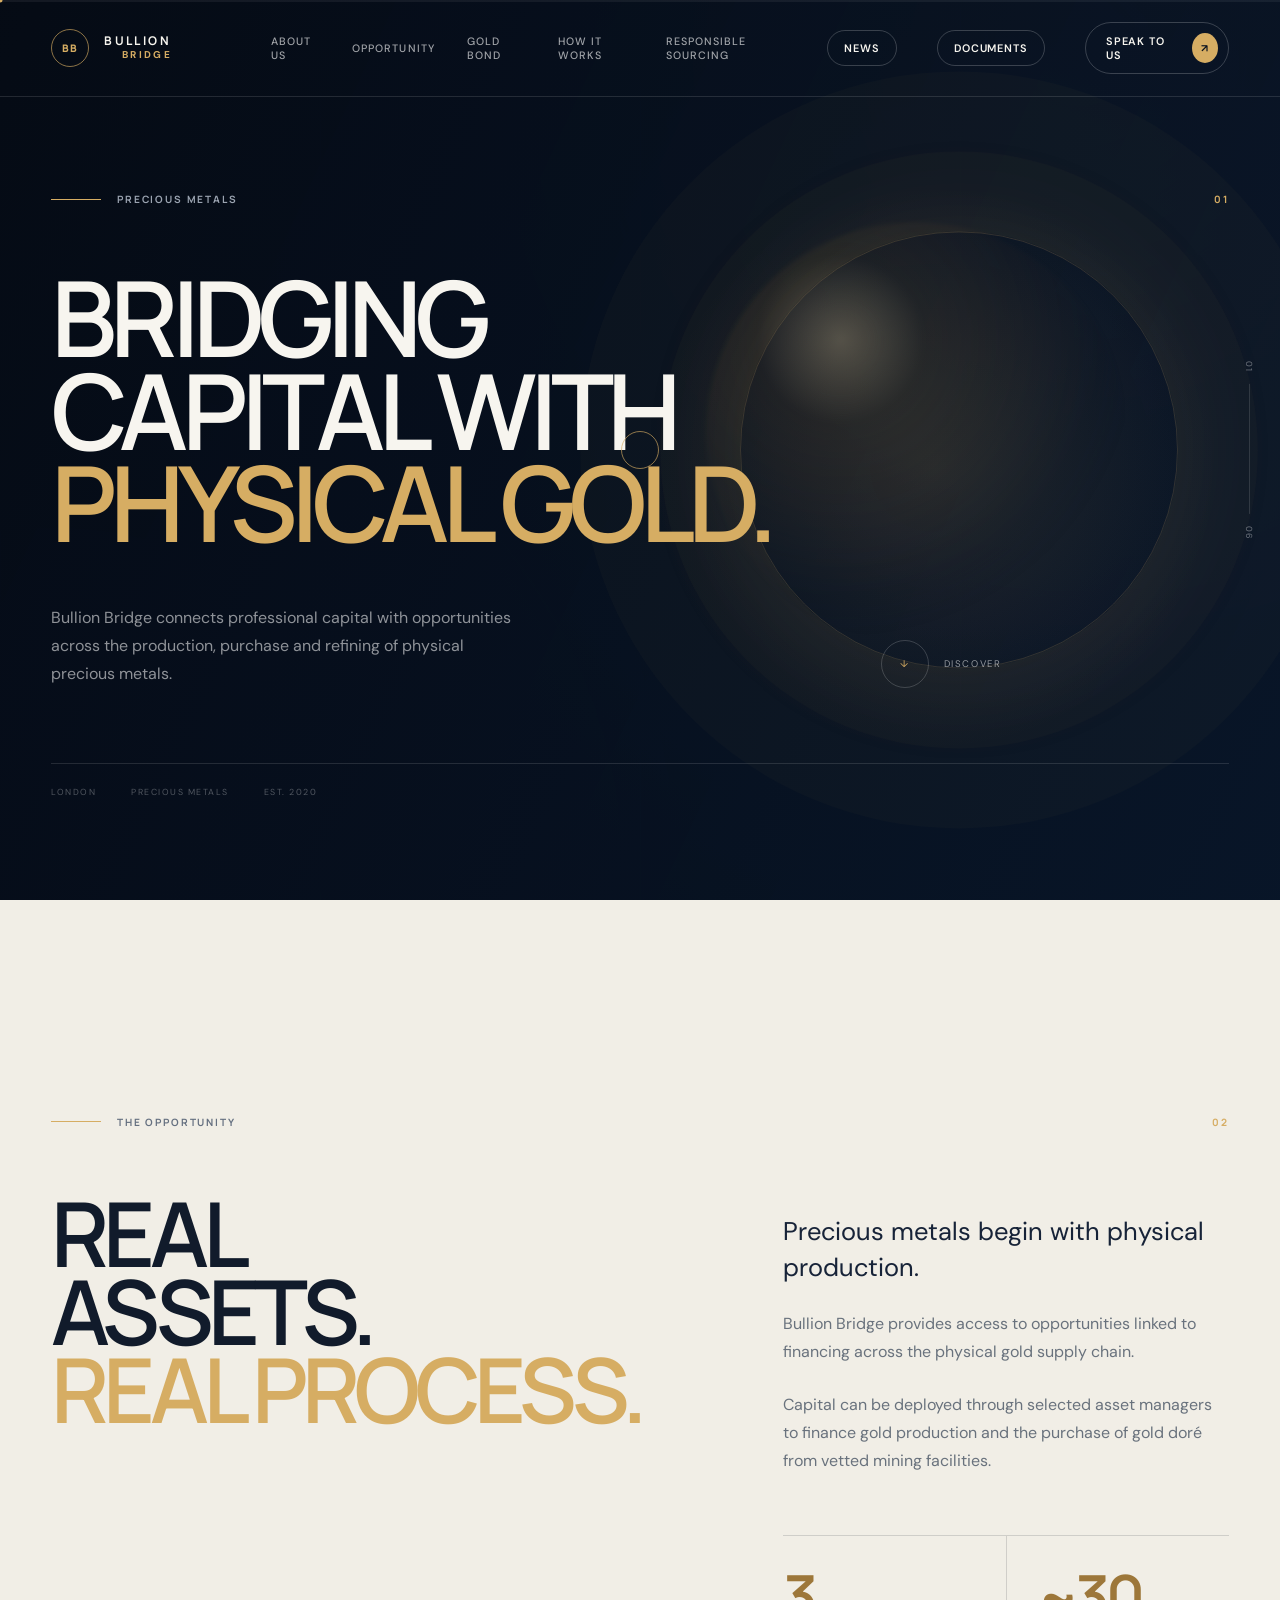
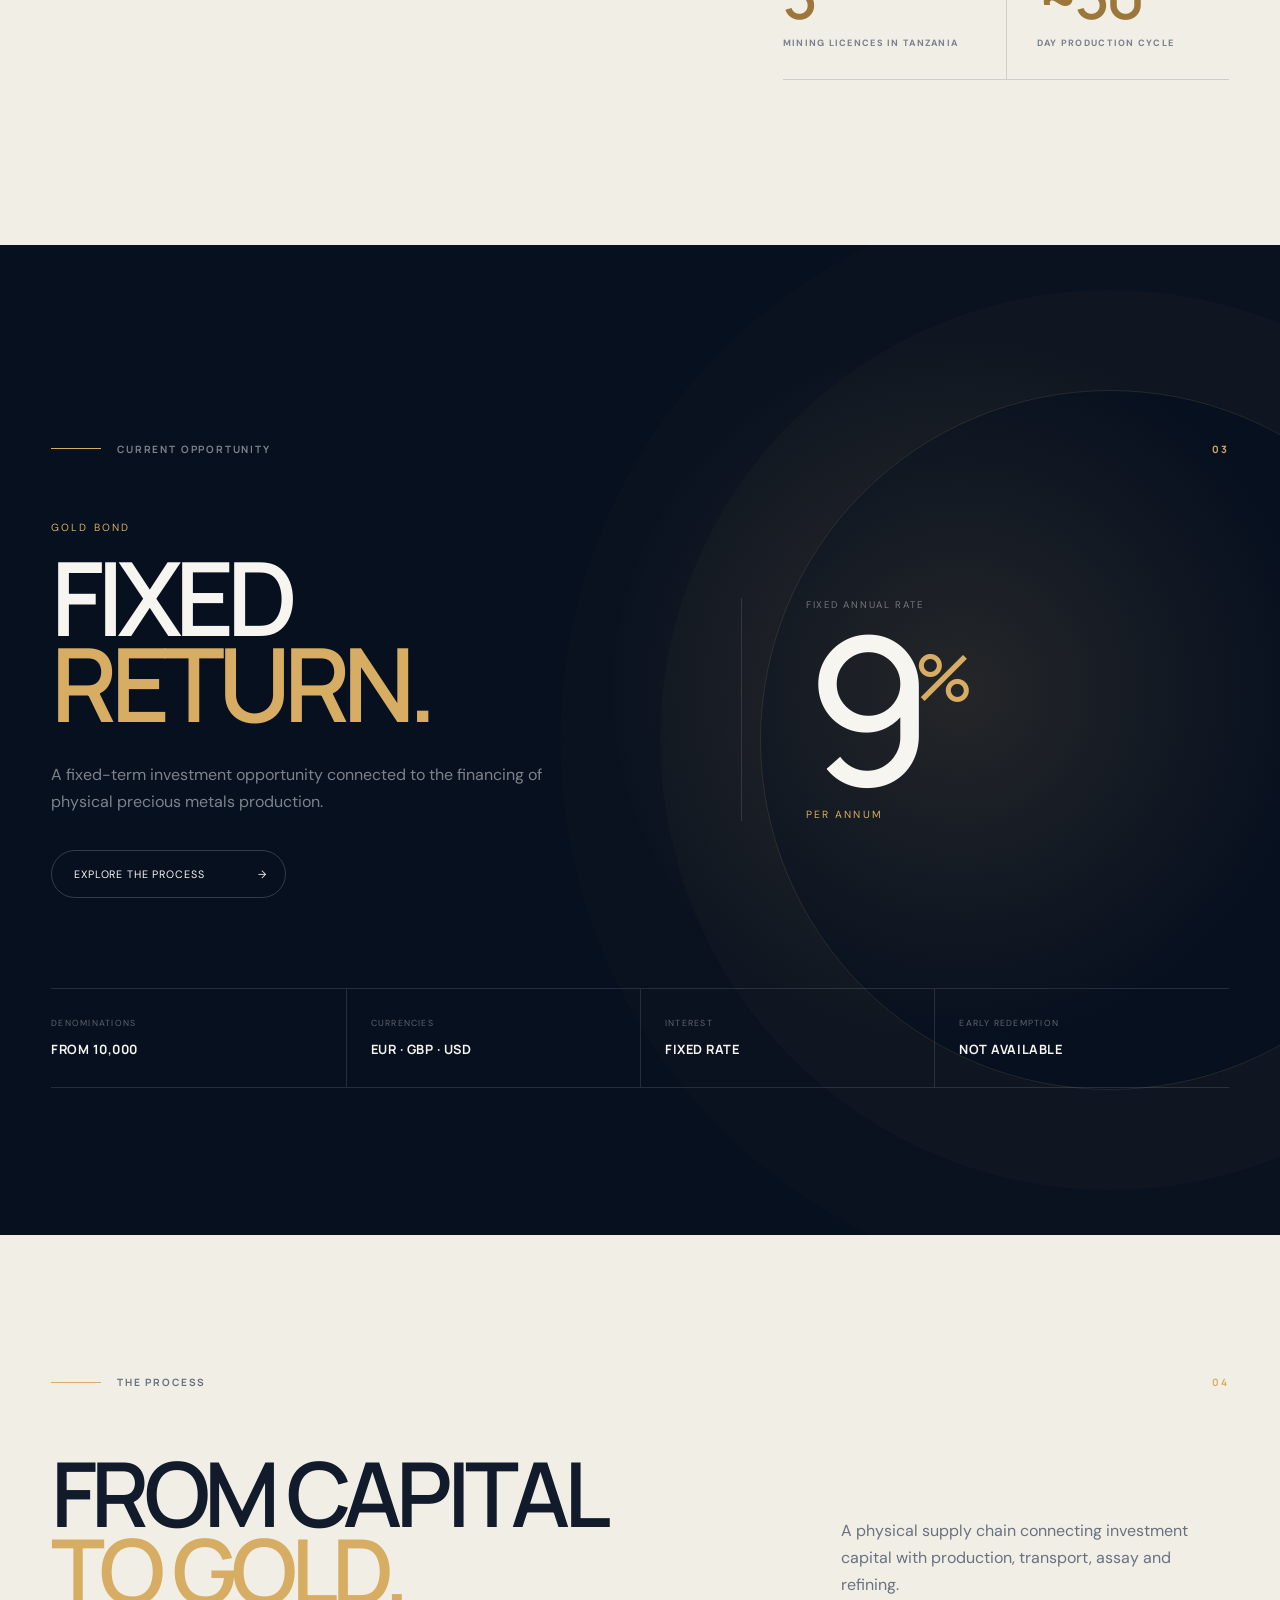
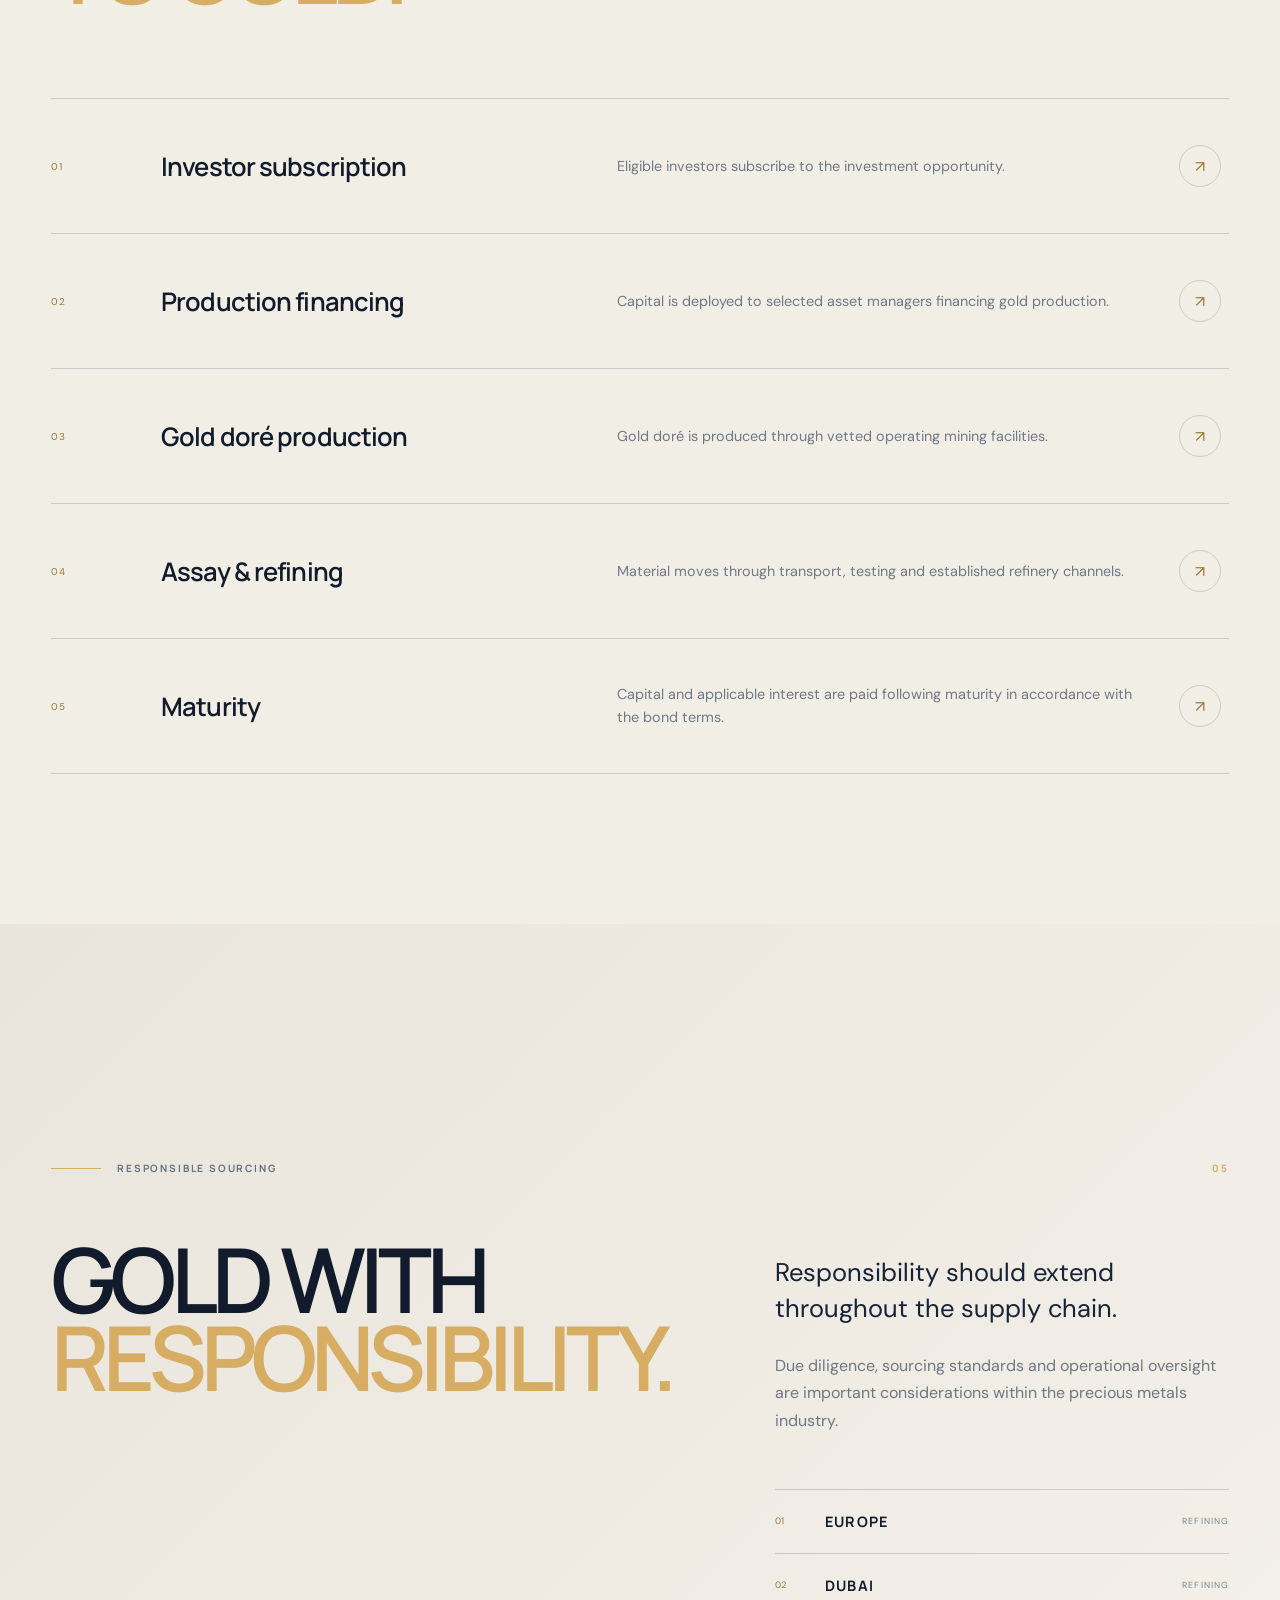
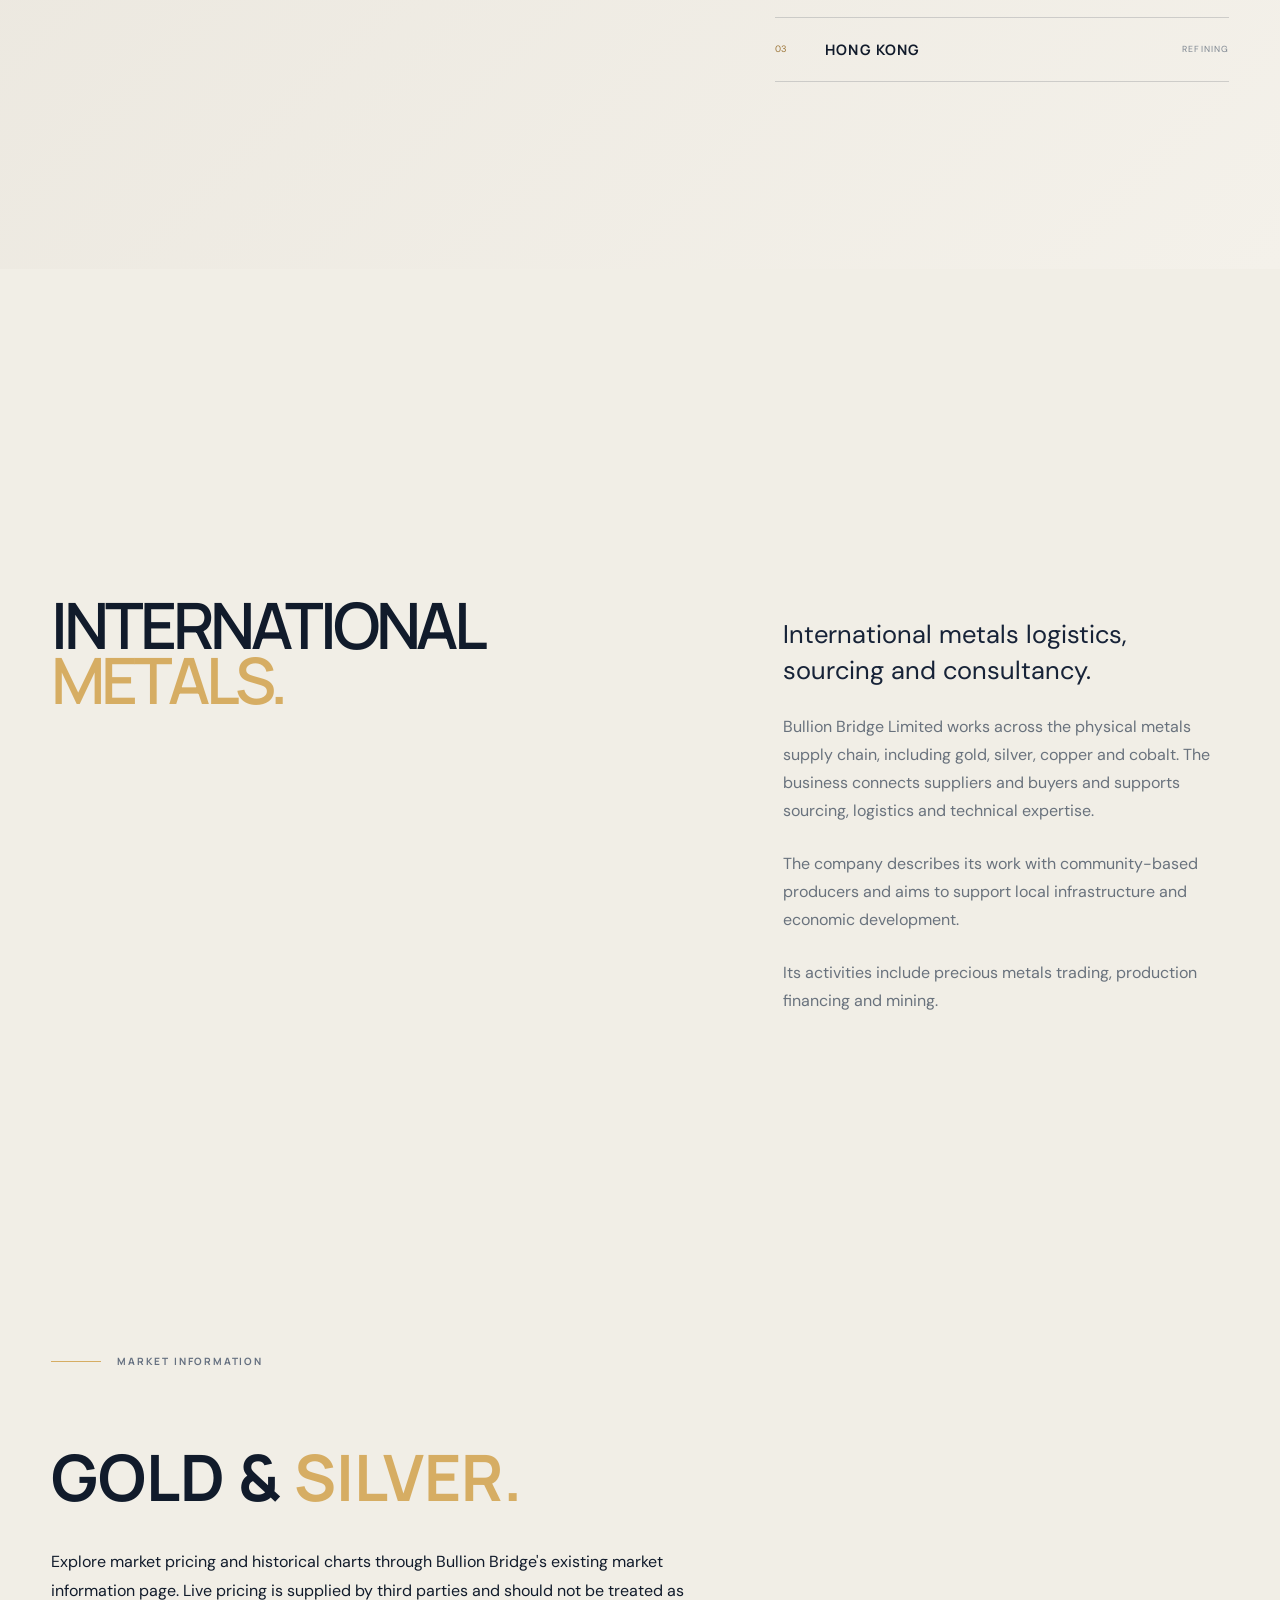
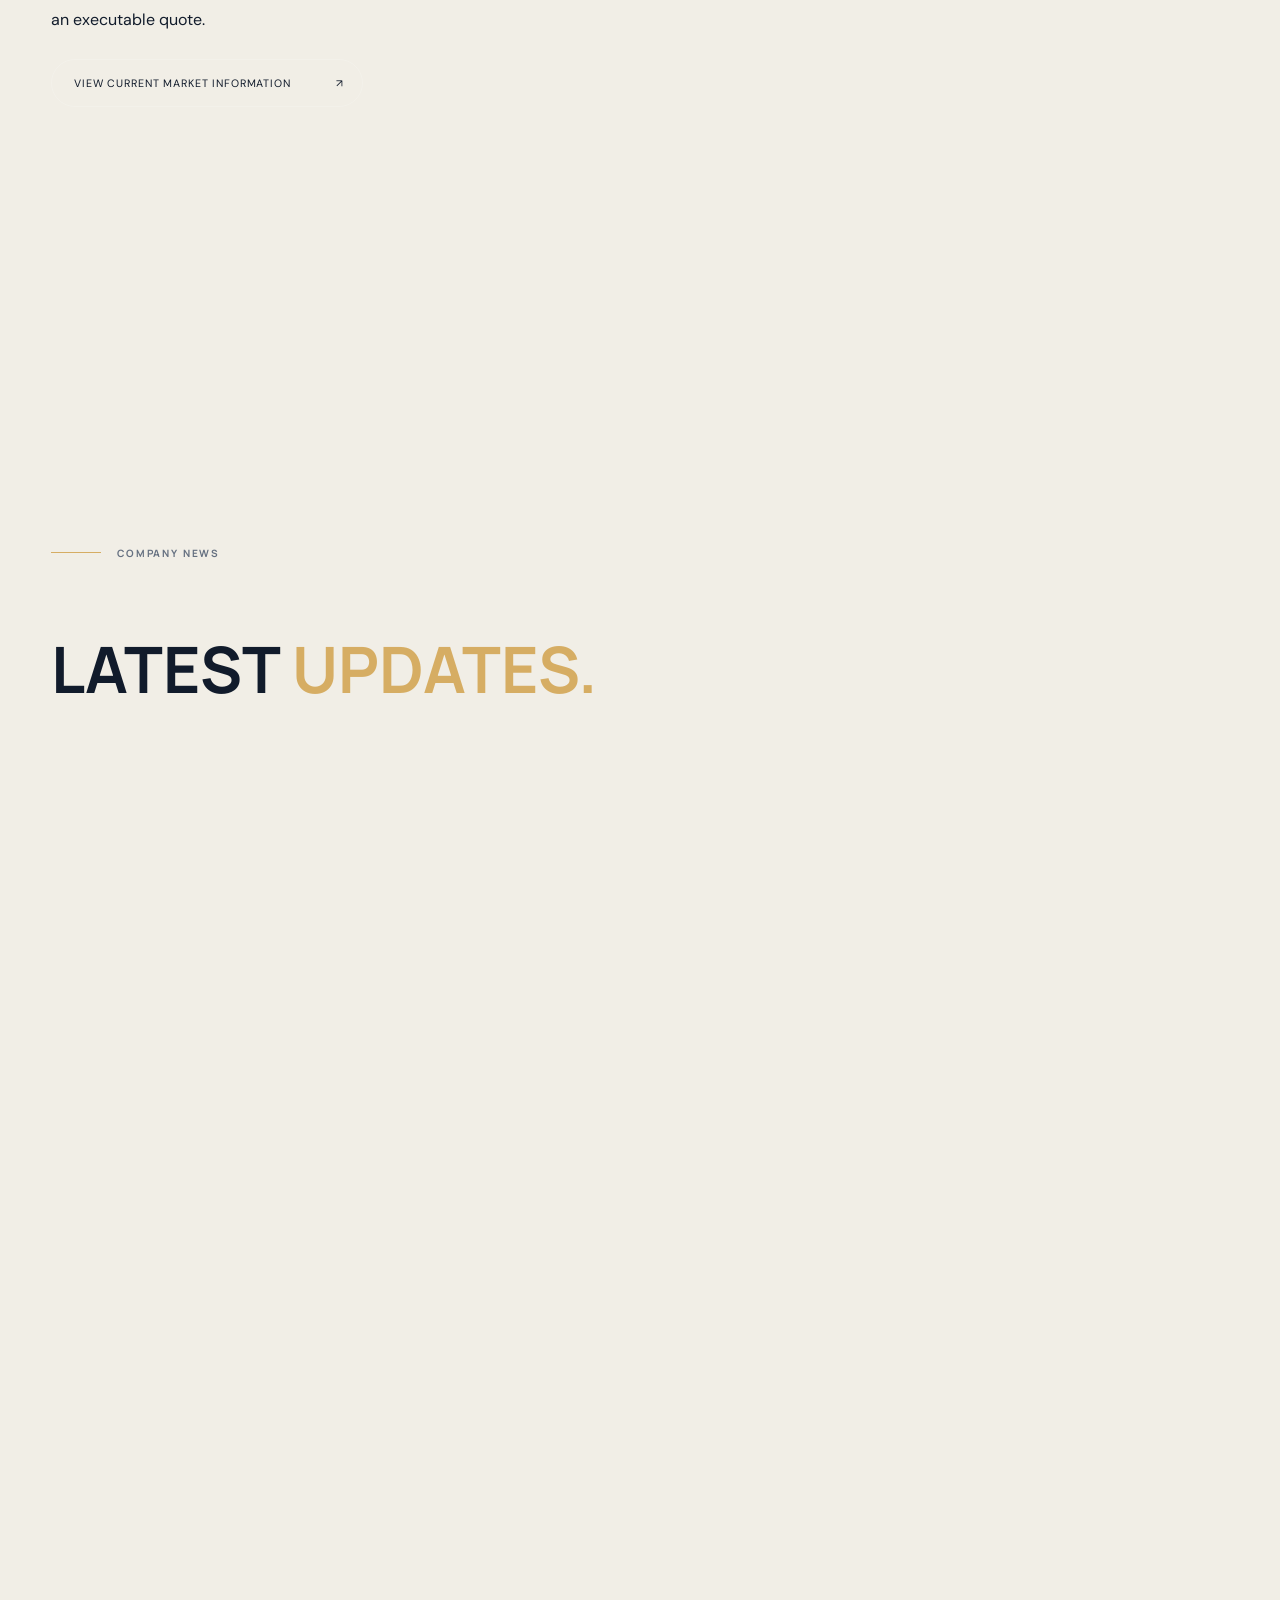
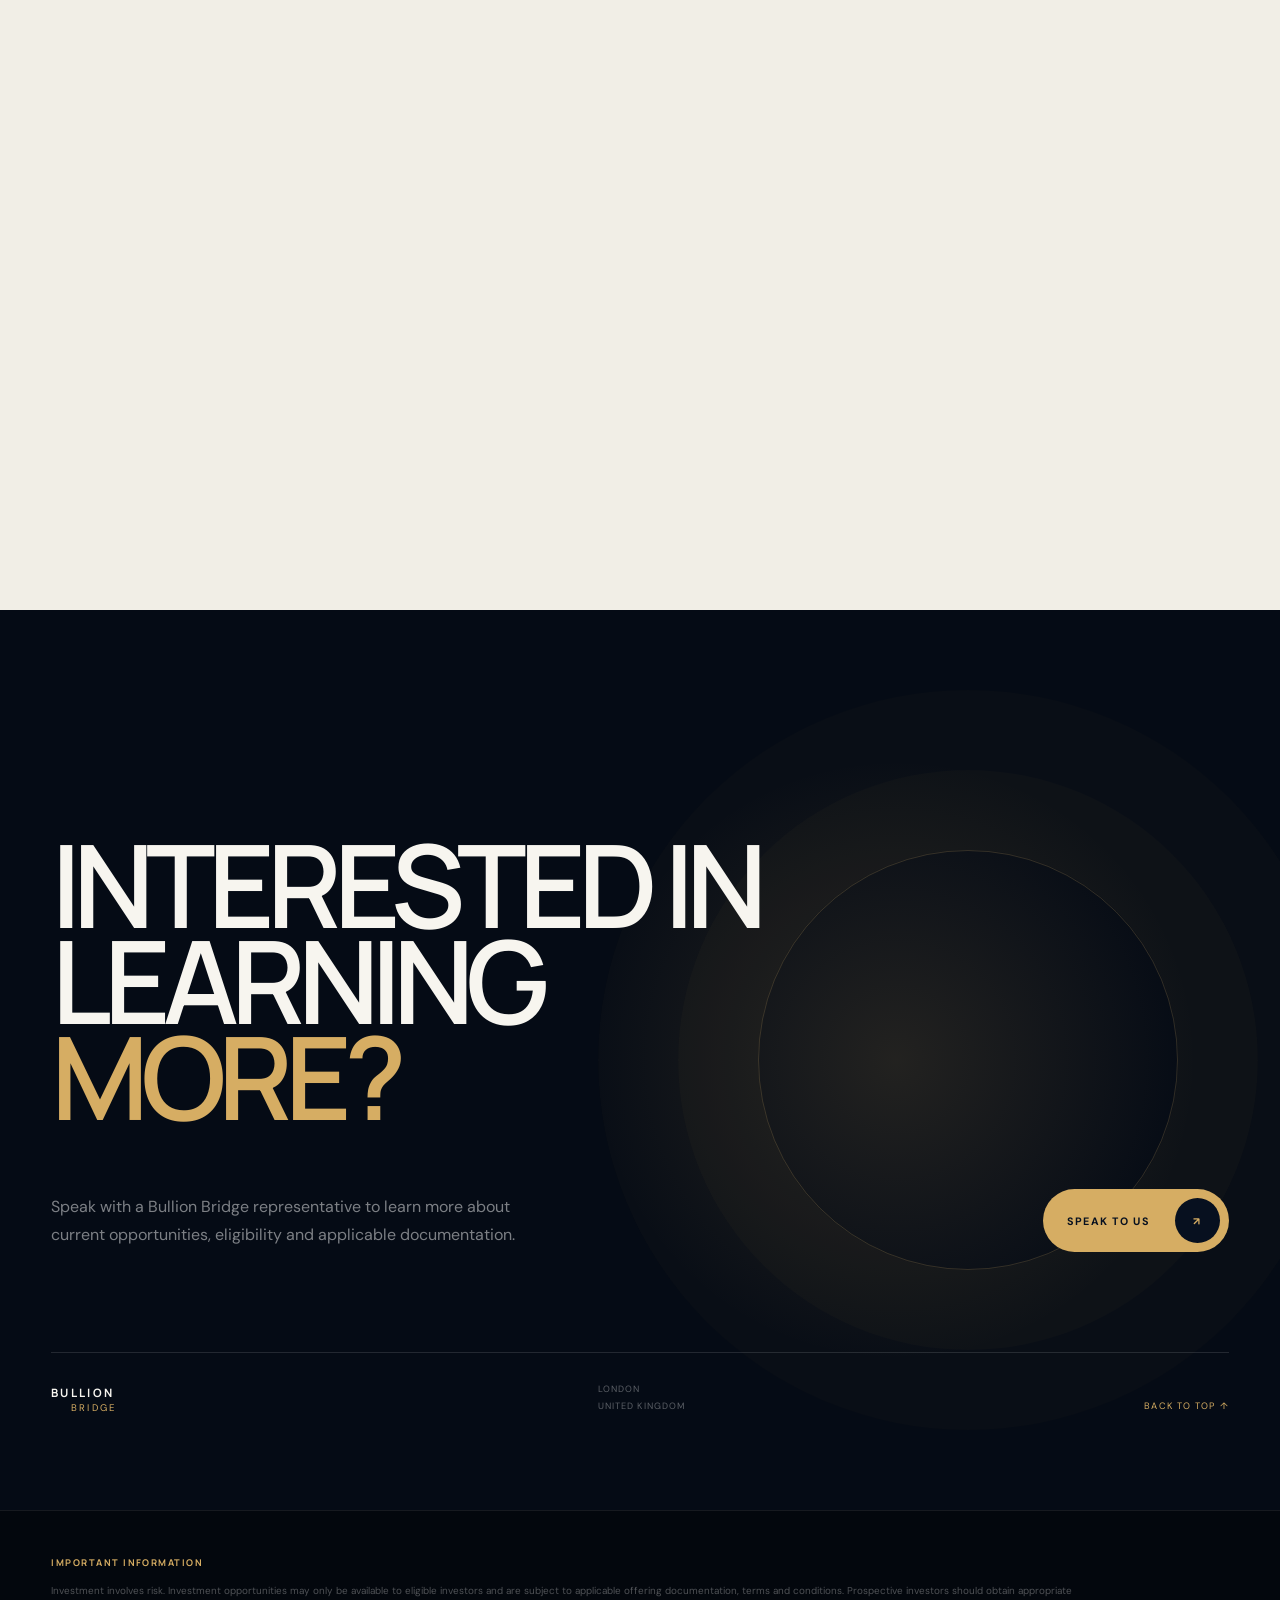
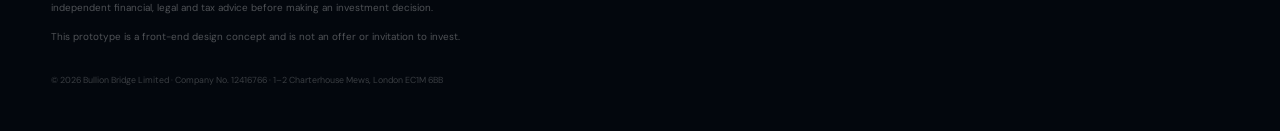
==== about.html @ 18dd2204 "Add files via upload Updated Bullion Bridge redesigned website" ====
<!DOCTYPE html>
<html lang="en">

<head>
    <meta charset="UTF-8">

    <meta name="viewport" content="width=device-width, initial-scale=1.0">

    <meta
        name="description"
        content="Bullion Bridge — connecting professional capital with opportunities across the physical precious metals supply chain."
    >

    <title>Bullion Bridge | Precious Metals Investment</title>

    <!-- Google Fonts -->
    <link rel="preconnect" href="https://fonts.googleapis.com">
    <link rel="preconnect" href="https://fonts.gstatic.com" crossorigin>

    <link
        href="https://fonts.googleapis.com/css2?family=DM+Sans:wght@400;500;600&family=Manrope:wght@400;500;600;700;800&display=swap"
        rel="stylesheet"
    >

    <!-- CSS -->
    <link rel="stylesheet" href="css/style.css">
<style>
/* Additive styles for the new sections; original stylesheet stays intact. */
.bb-grid{display:grid;grid-template-columns:repeat(auto-fit,minmax(260px,1fr));gap:18px}
.bb-tile{display:flex;flex-direction:column;gap:18px;padding:30px;border:1px solid rgba(160,166,180,.3);background:rgba(100,115,140,.07);min-height:220px;transition:transform .25s,border-color .25s}
.bb-tile:hover{transform:translateY(-5px);border-color:#d6ad63}
.bb-tile small{font-size:11px;letter-spacing:.13em;color:#c39b57}
.bb-tile h3{font-size:clamp(1rem,1.6vw,1.35rem);line-height:1.5;font-weight:600}
.bb-tile span{margin-top:auto;font-size:12px;letter-spacing:.05em}
@media(max-width:1050px){.desktop-nav{gap:14px}.desktop-nav a{font-size:10px}}
</style>
</head>


<body>

    <!-- =========================================
         PAGE LOADER
    ========================================== -->

    <div class="loader" id="loader">

        <div class="loader-logo">
            <span>BULLION</span>
            <strong>BRIDGE</strong>
        </div>

        <div class="loader-line">
            <span></span>
        </div>

        <div class="loader-number">
            <span id="loader-number">0</span>%
        </div>

    </div>


    <!-- =========================================
         BACKGROUND
    ========================================== -->

    <div class="site-background">

        <div class="background-glow glow-one"></div>
        <div class="background-glow glow-two"></div>

        <div class="background-grid"></div>

    </div>


    <!-- =========================================
         SCROLL PROGRESS
    ========================================== -->

    <div class="scroll-progress">

        <div
            class="scroll-progress-bar"
            id="scroll-progress-bar"
        ></div>

    </div>


    <!-- =========================================
         HEADER
    ========================================== -->

    <header class="site-header" id="site-header">

        <div class="header-inner">

            <!-- Logo -->

            <a
                href="#home"
                class="brand"
                aria-label="Bullion Bridge home"
            >

                <span class="brand-mark">
                    BB
                </span>

                <span class="brand-name">

                    <strong>BULLION</strong>
                    <small>BRIDGE</small>

                </span>

            </a>


            <!-- Desktop Navigation -->

            <nav
                class="desktop-nav"
                aria-label="Main navigation"
            >

                <a href="about.html">
                    About Us
                </a>

                <a href="#opportunity">
                    Opportunity
                </a>

                <a href="#bond">
                    Gold Bond
                </a>

                <a href="#process">
                    How it works
                </a>

                <a href="#responsible">
                    Responsible sourcing
                </a>

            </nav>


            <a href="#news" class="header-contact" style="padding:10px 16px">News</a>
            <a href="#documents" class="header-contact" style="padding:10px 16px">Documents</a>
            <!-- CTA -->

            <a
                href="#contact"
                class="header-contact"
            >

                <span>Speak to us</span>

                <span class="header-contact-arrow">
                    ↗
                </span>

            </a>


            <!-- Mobile Menu Button -->

            <button
                class="menu-button"
                id="menu-button"
                type="button"
                aria-label="Open navigation"
                aria-expanded="false"
            >

                <span></span>
                <span></span>

            </button>

        </div>


        <!-- Mobile Menu -->

        <div
            class="mobile-menu"
            id="mobile-menu"
        >

            <a href="about.html">
                About Us
            </a>

            <a href="#opportunity">
                Opportunity
            </a>

            <a href="#bond">
                Gold Bond
            </a>

            <a href="#process">
                How it works
            </a>

            <a href="#responsible">
                Responsible sourcing
            </a>

            <a href="#news">News</a>
            <a href="#documents">Documents</a>
            <a href="#contact">
                Speak to us
            </a>

        </div>

    </header>


    <!-- =========================================
         SIDE NAVIGATION
    ========================================== -->

    <aside class="side-navigation">

        <span class="side-number">
            01
        </span>

        <div class="side-line">

            <span id="side-line-progress"></span>

        </div>

        <span class="side-number">
            06
        </span>

    </aside>


    <!-- =========================================
         MAIN
    ========================================== -->

    <main>


        <!-- =====================================
             01 — HERO
        ====================================== -->

        <section
            class="story-section hero-section"
            id="home"
            data-section="01"
        >

            <div class="section-orb orb-one"></div>

            <div class="section-content hero-content">


                <!-- Small heading -->

                <div class="section-label reveal">

                    <span class="label-line"></span>

                    <span>
                        PRECIOUS METALS
                    </span>

                    <span class="label-number">
                        01
                    </span>

                </div>


                <!-- Hero title -->

                <h1 class="hero-title">

                    <span class="title-line reveal">
                        BRIDGING
                    </span>

                    <span class="title-line reveal">
                        CAPITAL WITH
                    </span>

                    <span class="title-line gold-text reveal">
                        PHYSICAL GOLD.
                    </span>

                </h1>


                <!-- Description -->

                <div class="hero-bottom">

                    <p class="hero-description reveal">

                        Bullion Bridge connects professional
                        capital with opportunities across the
                        production, purchase and refining of
                        physical precious metals.

                    </p>


                    <a
                        href="#opportunity"
                        class="scroll-indicator reveal"
                    >

                        <span class="scroll-circle">
                            ↓
                        </span>

                        <span>
                            DISCOVER
                        </span>

                    </a>

                </div>


                <!-- Hero meta -->

                <div class="hero-meta reveal">

                    <span>
                        LONDON
                    </span>

                    <span>
                        PRECIOUS METALS
                    </span>

                    <span>
                        EST. 2020
                    </span>

                </div>

            </div>

        </section>


        <!-- =====================================
             02 — OPPORTUNITY
        ====================================== -->

        <section
            class="story-section opportunity-section"
            id="opportunity"
            data-section="02"
        >

            <div class="section-content">


                <div class="section-label reveal">

                    <span class="label-line"></span>

                    <span>
                        THE OPPORTUNITY
                    </span>

                    <span class="label-number">
                        02
                    </span>

                </div>


                <div class="split-layout">


                    <!-- Left -->

                    <div class="split-title">

                        <h2>

                            <span class="reveal">
                                REAL
                            </span>

                            <span class="reveal">
                                ASSETS.
                            </span>

                            <span class="gold-text reveal">
                                REAL PROCESS.
                            </span>

                        </h2>

                    </div>


                    <!-- Right -->

                    <div class="split-copy">

                        <p class="large-text reveal">

                            Precious metals begin with
                            physical production.

                        </p>

                        <p class="reveal">

                            Bullion Bridge provides access to
                            opportunities linked to financing
                            across the physical gold supply
                            chain.

                        </p>

                        <p class="reveal">

                            Capital can be deployed through
                            selected asset managers to finance
                            gold production and the purchase
                            of gold doré from vetted mining
                            facilities.

                        </p>


                        <div class="opportunity-stats reveal">


                            <div class="stat">

                                <span class="stat-value">
                                    3
                                </span>

                                <span class="stat-label">
                                    MINING LICENCES IN TANZANIA
                                </span>

                            </div>


                            <div class="stat">

                                <span class="stat-value">
                                    ~30
                                </span>

                                <span class="stat-label">
                                    DAY PRODUCTION CYCLE
                                </span>

                            </div>


                        </div>

                    </div>

                </div>

            </div>

        </section>


        <!-- =====================================
             03 — GOLD BOND
        ====================================== -->

        <section
            class="story-section bond-section"
            id="bond"
            data-section="03"
        >

            <div class="bond-glow"></div>


            <div class="section-content">


                <div class="section-label light reveal">

                    <span class="label-line"></span>

                    <span>
                        CURRENT OPPORTUNITY
                    </span>

                    <span class="label-number">
                        03
                    </span>

                </div>


                <div class="bond-layout">


                    <!-- Bond copy -->

                    <div class="bond-copy">

                        <span class="bond-small reveal">
                            GOLD BOND
                        </span>


                        <h2>

                            <span class="reveal">
                                FIXED
                            </span>

                            <span class="gold-text reveal">
                                RETURN.
                            </span>

                        </h2>


                        <p class="reveal">

                            A fixed-term investment opportunity
                            connected to the financing of
                            physical precious metals production.

                        </p>


                        <a
                            href="#process"
                            class="outline-button reveal"
                        >

                            <span>
                                Explore the process
                            </span>

                            <span>
                                →
                            </span>

                        </a>

                    </div>


                    <!-- Rate -->

                    <div class="rate-display reveal">

                        <span class="rate-label">
                            FIXED ANNUAL RATE
                        </span>

                        <div class="rate-number">

                            <strong>
                                9
                            </strong>

                            <span>
                                %
                            </span>

                        </div>

                        <span class="rate-pa">
                            PER ANNUM
                        </span>

                    </div>

                </div>


                <!-- Bond details -->

                <div class="bond-details reveal">


                    <div class="bond-detail">

                        <span>
                            DENOMINATIONS
                        </span>

                        <strong>
                            FROM 10,000
                        </strong>

                    </div>


                    <div class="bond-detail">

                        <span>
                            CURRENCIES
                        </span>

                        <strong>
                            EUR · GBP · USD
                        </strong>

                    </div>


                    <div class="bond-detail">

                        <span>
                            INTEREST
                        </span>

                        <strong>
                            FIXED RATE
                        </strong>

                    </div>


                    <div class="bond-detail">

                        <span>
                            EARLY REDEMPTION
                        </span>

                        <strong>
                            NOT AVAILABLE
                        </strong>

                    </div>


                </div>

            </div>

        </section>


        <!-- =====================================
             04 — HOW IT WORKS
        ====================================== -->

        <section
            class="story-section process-section"
            id="process"
            data-section="04"
        >

            <div class="section-content">


                <div class="section-label reveal">

                    <span class="label-line"></span>

                    <span>
                        THE PROCESS
                    </span>

                    <span class="label-number">
                        04
                    </span>

                </div>


                <div class="process-heading">

                    <h2>

                        <span class="reveal">
                            FROM CAPITAL
                        </span>

                        <span class="gold-text reveal">
                            TO GOLD.
                        </span>

                    </h2>


                    <p class="reveal">

                        A physical supply chain connecting
                        investment capital with production,
                        transport, assay and refining.

                    </p>

                </div>


                <!-- Process -->

                <div class="process-list">


                    <article class="process-row reveal">

                        <span class="process-number">
                            01
                        </span>

                        <h3>
                            Investor subscription
                        </h3>

                        <p>
                            Eligible investors subscribe to
                            the investment opportunity.
                        </p>

                        <span class="process-arrow">
                            ↗
                        </span>

                    </article>


                    <article class="process-row reveal">

                        <span class="process-number">
                            02
                        </span>

                        <h3>
                            Production financing
                        </h3>

                        <p>
                            Capital is deployed to selected
                            asset managers financing gold
                            production.
                        </p>

                        <span class="process-arrow">
                            ↗
                        </span>

                    </article>


                    <article class="process-row reveal">

                        <span class="process-number">
                            03
                        </span>

                        <h3>
                            Gold doré production
                        </h3>

                        <p>
                            Gold doré is produced through
                            vetted operating mining
                            facilities.
                        </p>

                        <span class="process-arrow">
                            ↗
                        </span>

                    </article>


                    <article class="process-row reveal">

                        <span class="process-number">
                            04
                        </span>

                        <h3>
                            Assay & refining
                        </h3>

                        <p>
                            Material moves through transport,
                            testing and established refinery
                            channels.
                        </p>

                        <span class="process-arrow">
                            ↗
                        </span>

                    </article>


                    <article class="process-row reveal">

                        <span class="process-number">
                            05
                        </span>

                        <h3>
                            Maturity
                        </h3>

                        <p>
                            Capital and applicable interest
                            are paid following maturity in
                            accordance with the bond terms.
                        </p>

                        <span class="process-arrow">
                            ↗
                        </span>

                    </article>


                </div>

            </div>

        </section>


        <!-- =====================================
             05 — RESPONSIBLE SOURCING
        ====================================== -->

        <section
            class="story-section responsible-section"
            id="responsible"
            data-section="05"
        >

            <div class="section-content">


                <div class="section-label reveal">

                    <span class="label-line"></span>

                    <span>
                        RESPONSIBLE SOURCING
                    </span>

                    <span class="label-number">
                        05
                    </span>

                </div>


                <div class="responsible-layout">


                    <div>

                        <h2>

                            <span class="reveal">
                                GOLD WITH
                            </span>

                            <span class="gold-text reveal">
                                RESPONSIBILITY.
                            </span>

                        </h2>

                    </div>


                    <div class="responsible-copy">

                        <p class="large-text reveal">

                            Responsibility should extend
                            throughout the supply chain.

                        </p>

                        <p class="reveal">

                            Due diligence, sourcing standards
                            and operational oversight are
                            important considerations within
                            the precious metals industry.

                        </p>


                        <div class="location-list reveal">


                            <div>

                                <span>
                                    01
                                </span>

                                <strong>
                                    EUROPE
                                </strong>

                                <small>
                                    REFINING
                                </small>

                            </div>


                            <div>

                                <span>
                                    02
                                </span>

                                <strong>
                                    DUBAI
                                </strong>

                                <small>
                                    REFINING
                                </small>

                            </div>


                            <div>

                                <span>
                                    03
                                </span>

                                <strong>
                                    HONG KONG
                                </strong>

                                <small>
                                    REFINING
                                </small>

                            </div>


                        </div>

                    </div>

                </div>

            </div>

        </section>


        <!-- =====================================
             06 — CONTACT
        ====================================== -->


<!-- Expanded official-site content. Existing CSS/JS retained. -->
<section class="story-section opportunity-section" id="company" data-section="05">
  <div class="section-content">
    <div class="section-label reveal"><span class="label-line"></span><span>ABOUT BULLION BRIDGE</span></div>
    <div class="split-layout"><div class="split-title"><h2 class="reveal" style="font-size:clamp(2.8rem,5vw,5.5rem)">INTERNATIONAL <span class="gold-text">METALS.</span></h2></div>
    <div class="split-copy"><p class="large-text reveal">International metals logistics, sourcing and consultancy.</p>
    <p class="reveal">Bullion Bridge Limited works across the physical metals supply chain, including gold, silver, copper and cobalt. The business connects suppliers and buyers and supports sourcing, logistics and technical expertise.</p>
    <p class="reveal">The company describes its work with community-based producers and aims to support local infrastructure and economic development.</p>
    <p class="reveal">Its activities include precious metals trading, production financing and mining.</p></div></div>
  </div>
</section>
<section class="story-section process-section" id="markets" data-section="06">
 <div class="section-content"><div class="section-label reveal"><span class="label-line"></span><span>MARKET INFORMATION</span></div>
 <h2 class="reveal" style="font-size:clamp(2.5rem,5vw,5rem);margin-bottom:28px">GOLD &amp; <span class="gold-text">SILVER.</span></h2>
 <p class="reveal" style="max-width:650px;line-height:1.8">Explore market pricing and historical charts through Bullion Bridge's existing market information page. Live pricing is supplied by third parties and should not be treated as an executable quote.</p>
 <a class="outline-button reveal" href="https://www.bullionbridge.com/" target="_blank" rel="noopener noreferrer" style="display:inline-flex;margin-top:25px"><span>View current market information</span><span>↗</span></a>
 </div>
</section>
<section class="story-section opportunity-section" id="news" data-section="07">
 <div class="section-content"><div class="section-label reveal"><span class="label-line"></span><span>COMPANY NEWS</span></div>
 <h2 class="reveal" style="font-size:clamp(2.5rem,5vw,5rem);margin-bottom:32px">LATEST <span class="gold-text">UPDATES.</span></h2>
 <div class="bb-grid">
 <a class="bb-tile reveal" href="https://www.bullionbridge.com/" target="_blank" rel="noopener noreferrer"><small>01 JUL 2025</small><h3>Nicolas Cabrera appointed as Global Logistics Manager</h3><span>Read on Bullion Bridge ↗</span></a>
 <a class="bb-tile reveal" href="https://www.bullionbridge.com/2025/04/02/watch-these-gold-price-levels-as-precious-metal-keeps-hitting-record-highs/" target="_blank" rel="noopener noreferrer"><small>02 APR 2025</small><h3>Watch these gold price levels as precious metal keeps hitting record highs</h3><span>Read article ↗</span></a>
 <a class="bb-tile reveal" href="https://www.bullionbridge.com/2025/03/26/bofa-raises-gold-price-forecasts-for-2025-2026/" target="_blank" rel="noopener noreferrer"><small>26 MAR 2025</small><h3>BofA raises gold price forecasts for 2025 and 2026</h3><span>Read article ↗</span></a>
 </div></div>
</section>
<section class="story-section process-section" id="documents" data-section="08">
 <div class="section-content"><div class="section-label reveal"><span class="label-line"></span><span>RESEARCH &amp; DOCUMENTS</span></div>
 <h2 class="reveal" style="font-size:clamp(2.5rem,5vw,5rem);margin-bottom:32px">INDUSTRY <span class="gold-text">RESOURCES.</span></h2>
 <div class="bb-grid">
 <a class="bb-tile reveal" href="https://www.bullionbridge.com/wp-content/uploads/2020/05/OECD-Report-Responsible-Supply-Chains-in-Artisanal-and-Small-Scale-Gold-Mining.pdf" target="_blank" rel="noopener noreferrer"><small>OECD</small><h3>Responsible Supply Chains in Artisanal and Small-Scale Gold Mining</h3><span>Open PDF ↗</span></a>
 <a class="bb-tile reveal" href="https://www.bullionbridge.com/" target="_blank" rel="noopener noreferrer"><small>ARTISANAL GOLD COUNCIL</small><h3>Improving Access to Finance</h3><span>View documents on original site ↗</span></a>
 <a class="bb-tile reveal" href="https://www.bullionbridge.com/" target="_blank" rel="noopener noreferrer"><small>INTERGOVERNMENTAL FORUM</small><h3>Global Trends in Artisanal and Small-Scale Mining</h3><span>View documents on original site ↗</span></a>
 <a class="bb-tile reveal" href="https://www.bullionbridge.com/" target="_blank" rel="noopener noreferrer"><small>INTERGOVERNMENTAL FORUM</small><h3>Women in Artisanal and Small-Scale Mining</h3><span>View documents on original site ↗</span></a>
 <a class="bb-tile reveal" href="https://www.bullionbridge.com/" target="_blank" rel="noopener noreferrer"><small>USAID</small><h3>Sector Environmental Guideline: Artisanal and Small-Scale Mining</h3><span>View documents on original site ↗</span></a>
 </div></div>
</section>

        <section
            class="story-section contact-section"
            id="contact"
            data-section="06"
        >

            <div class="contact-glow"></div>


            <div class="section-content contact-content">


                <div class="section-label light reveal">

                    <span class="label-line"></span>

                    <span>
                        START A CONVERSATION
                    </span>

                    <span class="label-number">
                        06
                    </span>

                </div>


                <h2 class="contact-title">

                    <span class="reveal">
                        INTERESTED IN
                    </span>

                    <span class="reveal">
                        LEARNING
                    </span>

                    <span class="gold-text reveal">
                        MORE?
                    </span>

                </h2>


                <div class="contact-bottom">


                    <p class="reveal">

                        Speak with a Bullion Bridge
                        representative to learn more about
                        current opportunities, eligibility
                        and applicable documentation.

                    </p>


                    <a
                        href="mailto:hello@bullionbridge.com"
                        class="contact-button reveal"
                    >

                        <span>
                            SPEAK TO US
                        </span>

                        <span class="contact-button-circle">
                            ↗
                        </span>

                    </a>


                </div>


                <div class="contact-footer reveal">


                    <div class="footer-brand">

                        <strong>
                            BULLION
                        </strong>

                        <span>
                            BRIDGE
                        </span>

                    </div>


                    <div class="footer-location">

                        <span>
                            LONDON
                        </span>

                        <span>
                            UNITED KINGDOM
                        </span>

                    </div>


                    <a href="#home">
                        BACK TO TOP ↑
                    </a>


                </div>

            </div>

        </section>


        <!-- =====================================
             RISK INFORMATION
        ====================================== -->

        <section class="risk-section">

            <div class="risk-inner">

                <strong>
                    IMPORTANT INFORMATION
                </strong>

                <p>
                    Investment involves risk. Investment
                    opportunities may only be available to
                    eligible investors and are subject to
                    applicable offering documentation, terms
                    and conditions. Prospective investors
                    should obtain appropriate independent
                    financial, legal and tax advice before
                    making an investment decision.
                </p>

                <p>
                    This prototype is a front-end design
                    concept and is not an offer or invitation
                    to invest.
                </p>

                <span>
                    © 2026 Bullion Bridge Limited · Company No. 12416766 · 1–2 Charterhouse Mews, London EC1M 6BB
                </span>

            </div>

        </section>


    </main>


    <!-- =========================================
         CUSTOM CURSOR
    ========================================== -->

    <div
        class="custom-cursor"
        id="custom-cursor"
    ></div>


    <div
        class="cursor-ring"
        id="cursor-ring"
    ></div>


    <!-- JavaScript -->

    <script src="js/script.js"></script>

</body>

</html>
---- css/style.css ----
/* =========================================================
   BULLION BRIDGE — CINEMATIC FRONT END
   ========================================================= */

:root {
    --navy: #07101f;
    --navy-soft: #0d1b31;
    --navy-light: #142743;

    --gold: #d6ad63;
    --gold-light: #f0d79e;
    --gold-dark: #9d773a;

    --white: #f7f5ef;
    --grey: #9ba4b1;
    --grey-dark: #626d7b;

    --line: rgba(255, 255, 255, 0.12);

    --page-padding: clamp(24px, 4vw, 72px);

    --ease: cubic-bezier(0.16, 1, 0.3, 1);
}


/* =========================================================
   RESET
   ========================================================= */

* {
    margin: 0;
    padding: 0;
    box-sizing: border-box;
}

html {
    scroll-behavior: smooth;
}

body {
    font-family: "DM Sans", sans-serif;

    background: var(--navy);
    color: var(--white);

    overflow-x: hidden;
}

body.menu-open {
    overflow: hidden;
}

a {
    color: inherit;
    text-decoration: none;
}

button {
    font: inherit;
}

::selection {
    background: var(--gold);
    color: var(--navy);
}


/* =========================================================
   GLOBAL
   ========================================================= */

h1,
h2,
h3,
strong {
    font-family: "Manrope", sans-serif;
}

.gold-text {
    color: var(--gold);
}

.story-section {
    position: relative;

    min-height: 100vh;

    display: flex;
    align-items: center;

    overflow: hidden;

    padding:
        140px
        var(--page-padding)
        90px;
}

.section-content {
    position: relative;
    z-index: 5;

    width: 100%;
    max-width: 1450px;

    margin: 0 auto;
}


/* =========================================================
   BACKGROUND
   ========================================================= */

.site-background {
    position: fixed;
    inset: 0;

    z-index: -10;

    overflow: hidden;

    background:
        radial-gradient(
            circle at 75% 40%,
            #172945 0%,
            #0a1527 35%,
            #050b15 72%
        );
}

.background-grid {
    position: absolute;
    inset: 0;

    opacity: 0.2;

    background-image:
        linear-gradient(
            rgba(255, 255, 255, 0.07) 1px,
            transparent 1px
        ),
        linear-gradient(
            90deg,
            rgba(255, 255, 255, 0.07) 1px,
            transparent 1px
        );

    background-size:
        25vw 100%,
        25vw 100%;
}

.background-glow {
    position: absolute;

    width: 700px;
    height: 700px;

    border-radius: 50%;

    filter: blur(160px);

    opacity: 0.18;

    animation:
        backgroundFloat 12s ease-in-out infinite alternate;
}

.glow-one {
    top: -300px;
    right: -150px;

    background: var(--gold);
}

.glow-two {
    left: -300px;
    bottom: -350px;

    background: #244f92;

    animation-delay: -5s;
}

@keyframes backgroundFloat {

    from {
        transform:
            translate3d(0, 0, 0)
            scale(1);
    }

    to {
        transform:
            translate3d(80px, 60px, 0)
            scale(1.15);
    }

}


/* =========================================================
   LOADER
   ========================================================= */

.loader {
    position: fixed;
    inset: 0;

    z-index: 99999;

    display: flex;
    flex-direction: column;
    align-items: center;
    justify-content: center;

    background: #050a13;

    transition:
        opacity 1s var(--ease),
        visibility 1s var(--ease);
}

.loader.hidden {
    opacity: 0;
    visibility: hidden;
    pointer-events: none;
}

.loader-logo {
    display: flex;
    flex-direction: column;

    font-family: "Manrope", sans-serif;

    line-height: 0.82;
}

.loader-logo span {
    font-size: 1rem;
    letter-spacing: 0.4em;

    color: var(--white);
}

.loader-logo strong {
    margin-left: 28px;

    font-size: 1rem;
    letter-spacing: 0.4em;

    color: var(--gold);
}

.loader-line {
    width: 240px;
    height: 1px;

    margin-top: 35px;

    overflow: hidden;

    background: rgba(255, 255, 255, 0.12);
}

.loader-line span {
    display: block;

    width: 0;
    height: 100%;

    background: var(--gold);

    animation:
        loaderProgress 1.7s var(--ease) forwards;
}

.loader-number {
    width: 240px;

    margin-top: 12px;

    text-align: right;

    font-size: 0.65rem;
    letter-spacing: 0.15em;

    color: var(--grey);
}

@keyframes loaderProgress {

    to {
        width: 100%;
    }

}


/* =========================================================
   HEADER
   ========================================================= */

.site-header {
    position: fixed;

    top: 0;
    left: 0;

    z-index: 1000;

    width: 100%;

    padding:
        22px
        var(--page-padding);

    border-bottom:
        1px solid var(--line);

    transition:
        background 0.4s ease,
        backdrop-filter 0.4s ease;
}

.site-header.scrolled {
    background:
        rgba(5, 11, 21, 0.78);

    backdrop-filter: blur(18px);
    -webkit-backdrop-filter: blur(18px);
}

.header-inner {
    max-width: 1450px;

    margin: 0 auto;

    display: flex;
    align-items: center;
    justify-content: space-between;

    gap: 40px;
}


/* =========================================================
   BRAND
   ========================================================= */

.brand {
    display: flex;
    align-items: center;

    gap: 15px;

    min-width: 180px;
}

.brand-mark {
    width: 38px;
    height: 38px;

    display: flex;
    align-items: center;
    justify-content: center;

    border:
        1px solid rgba(214, 173, 99, 0.65);

    border-radius: 50%;

    font-family: "Manrope", sans-serif;

    font-size: 0.65rem;
    font-weight: 800;
    letter-spacing: 0.08em;

    color: var(--gold);
}

.brand-name {
    display: flex;
    flex-direction: column;

    line-height: 0.9;
}

.brand-name strong {
    font-size: 0.75rem;
    letter-spacing: 0.2em;

    color: var(--white);
}

.brand-name small {
    margin-left: 18px;
    margin-top: 5px;

    font-size: 0.62rem;
    font-weight: 700;
    letter-spacing: 0.23em;

    color: var(--gold);
}


/* =========================================================
   NAVIGATION
   ========================================================= */

.desktop-nav {
    display: flex;
    align-items: center;

    gap: clamp(22px, 2.5vw, 44px);
}

.desktop-nav a {
    position: relative;

    font-size: 0.67rem;
    font-weight: 500;

    letter-spacing: 0.1em;
    text-transform: uppercase;

    color: rgba(255, 255, 255, 0.62);

    transition:
        color 0.3s ease;
}

.desktop-nav a::after {
    content: "";

    position: absolute;

    left: 0;
    bottom: -9px;

    width: 0;
    height: 1px;

    background: var(--gold);

    transition:
        width 0.4s var(--ease);
}

.desktop-nav a:hover {
    color: var(--white);
}

.desktop-nav a:hover::after {
    width: 100%;
}


/* =========================================================
   HEADER CONTACT
   ========================================================= */

.header-contact {
    display: flex;
    align-items: center;

    gap: 18px;

    padding:
        10px
        10px
        10px
        20px;

    border:
        1px solid rgba(255, 255, 255, 0.2);

    border-radius: 100px;

    font-size: 0.68rem;
    font-weight: 600;

    letter-spacing: 0.08em;
    text-transform: uppercase;

    transition:
        background 0.4s var(--ease),
        color 0.4s var(--ease);
}

.header-contact-arrow {
    width: 30px;
    height: 30px;

    display: flex;
    align-items: center;
    justify-content: center;

    border-radius: 50%;

    background: var(--gold);
    color: var(--navy);
}

.header-contact:hover {
    background: var(--white);
    color: var(--navy);
}


/* =========================================================
   MOBILE MENU
   ========================================================= */

.menu-button {
    display: none;

    width: 44px;
    height: 44px;

    background: transparent;

    cursor: pointer;
}

.menu-button span {
    display: block;

    width: 20px;
    height: 1px;

    margin: 6px auto;

    background: var(--white);
}

.mobile-menu {
    display: none;
}


/* =========================================================
   SCROLL PROGRESS
   ========================================================= */

.scroll-progress {
    position: fixed;

    top: 0;
    left: 0;

    z-index: 5000;

    width: 100%;
    height: 2px;

    background:
        rgba(255, 255, 255, 0.06);
}

.scroll-progress-bar {
    width: 0;
    height: 100%;

    background: var(--gold);
}


/* =========================================================
   SIDE NAV
   ========================================================= */

.side-navigation {
    position: fixed;

    right: 25px;
    top: 50%;

    z-index: 800;

    transform:
        translateY(-50%);

    display: flex;
    flex-direction: column;
    align-items: center;

    gap: 12px;
}

.side-number {
    writing-mode: vertical-rl;

    font-size: 0.55rem;

    letter-spacing: 0.12em;

    color:
        rgba(255, 255, 255, 0.4);
}

.side-line {
    position: relative;

    width: 1px;
    height: 130px;

    overflow: hidden;

    background:
        rgba(255, 255, 255, 0.13);
}

.side-line span {
    position: absolute;

    top: 0;
    left: 0;

    width: 100%;
    height: 0;

    background: var(--gold);
}


/* =========================================================
   SECTION LABEL
   ========================================================= */

.section-label {
    display: flex;
    align-items: center;

    gap: 16px;

    margin-bottom: 65px;

    font-family: "Manrope", sans-serif;

    font-size: 0.63rem;
    font-weight: 700;

    letter-spacing: 0.18em;

    color: var(--grey);
}

.section-label.light {
    color:
        rgba(255, 255, 255, 0.48);
}

.label-line {
    width: 50px;
    height: 1px;

    background: var(--gold);
}

.label-number {
    margin-left: auto;

    color: var(--gold);
}


/* =========================================================
   HERO
   ========================================================= */

.hero-section {
    min-height: 100vh;

    background:
        radial-gradient(
            circle at 73% 52%,
            rgba(214, 173, 99, 0.13),
            transparent 27%
        ),
        linear-gradient(
            115deg,
            rgba(5, 11, 21, 0.98),
            rgba(9, 22, 41, 0.92)
        );
}

.hero-section::after {
    content: "";

    position: absolute;

    right: 8%;
    top: 50%;

    width: min(34vw, 520px);
    aspect-ratio: 1;

    transform:
        translateY(-50%);

    border:
        1px solid rgba(214, 173, 99, 0.18);

    border-radius: 50%;

    box-shadow:
        0 0 0 80px rgba(214, 173, 99, 0.025),
        0 0 0 160px rgba(214, 173, 99, 0.018),
        0 0 120px rgba(214, 173, 99, 0.08);

    pointer-events: none;
}

.section-orb {
    position: absolute;

    width: 420px;
    height: 420px;

    border-radius: 50%;

    background:
        radial-gradient(
            circle at 32% 28%,
            rgba(255, 226, 164, 0.5),
            rgba(190, 138, 55, 0.15) 20%,
            rgba(9, 17, 31, 0.08) 62%,
            transparent 72%
        );

    filter: blur(2px);

    opacity: 0.55;

    pointer-events: none;
}

.orb-one {
    right: 12%;
    top: 48%;

    transform:
        translateY(-50%);

    animation:
        orbFloat 8s ease-in-out infinite alternate;
}

@keyframes orbFloat {

    from {
        transform:
            translateY(-50%)
            translateX(-10px);
    }

    to {
        transform:
            translateY(-54%)
            translateX(25px);
    }

}


/* =========================================================
   HERO TYPOGRAPHY
   ========================================================= */

.hero-content {
    padding-top: 40px;
}

.hero-title {
    position: relative;
    z-index: 4;

    max-width: 1100px;

    font-size:
        clamp(4rem, 8.2vw, 8.8rem);

    font-weight: 600;

    line-height: 0.88;

    letter-spacing: -0.065em;

    text-transform: uppercase;
}

.title-line {
    display: block;
}

.hero-bottom {
    display: flex;
    align-items: flex-end;
    justify-content: space-between;

    max-width: 950px;

    margin-top: 55px;
}

.hero-description {
    max-width: 470px;

    font-size: 1rem;
    line-height: 1.75;

    color:
        rgba(255, 255, 255, 0.55);
}

.scroll-indicator {
    display: flex;
    align-items: center;

    gap: 15px;

    font-size: 0.6rem;

    letter-spacing: 0.16em;

    color:
        rgba(255, 255, 255, 0.55);
}

.scroll-circle {
    width: 48px;
    height: 48px;

    display: flex;
    align-items: center;
    justify-content: center;

    border:
        1px solid rgba(255, 255, 255, 0.18);

    border-radius: 50%;

    color: var(--gold);

    transition:
        background 0.4s var(--ease),
        color 0.4s var(--ease),
        transform 0.4s var(--ease);
}

.scroll-indicator:hover .scroll-circle {
    transform:
        translateY(5px);

    background: var(--gold);
    color: var(--navy);
}

.hero-meta {
    display: flex;

    gap: 35px;

    margin-top: 75px;

    padding-top: 22px;

    border-top:
        1px solid var(--line);

    font-size: 0.55rem;

    letter-spacing: 0.17em;

    color:
        rgba(255, 255, 255, 0.3);
}


/* =========================================================
   OPPORTUNITY
   ========================================================= */

.opportunity-section {
    min-height: 105vh;

    background: #f1eee6;

    color: #111b2b;
}

.opportunity-section .section-label {
    color: #657080;
}

.split-layout {
    display: grid;

    grid-template-columns:
        minmax(0, 1.15fr)
        minmax(320px, 0.85fr);

    gap: clamp(70px, 10vw, 180px);

    align-items: start;
}

.split-title h2,
.responsible-layout h2 {
    font-size:
        clamp(4rem, 7vw, 8rem);

    font-weight: 600;

    line-height: 0.87;

    letter-spacing: -0.065em;

    text-transform: uppercase;
}

.split-title h2 span,
.responsible-layout h2 span {
    display: block;
}

.split-copy {
    padding-top: 20px;
}

.split-copy p {
    color: #69727d;

    line-height: 1.75;
}

.split-copy p + p {
    margin-top: 25px;
}

.large-text {
    font-size:
        clamp(1.4rem, 2vw, 2rem);

    line-height: 1.4 !important;

    color: #172338 !important;
}

.opportunity-stats {
    display: grid;

    grid-template-columns: 1fr 1fr;

    margin-top: 60px;

    border-top:
        1px solid rgba(17, 27, 43, 0.15);

    border-bottom:
        1px solid rgba(17, 27, 43, 0.15);
}

.stat {
    padding: 30px 0;
}

.stat + .stat {
    padding-left: 30px;

    border-left:
        1px solid rgba(17, 27, 43, 0.15);
}

.stat-value {
    display: block;

    font-family: "Manrope", sans-serif;

    font-size: 3.8rem;

    font-weight: 600;

    line-height: 1;

    letter-spacing: -0.06em;

    color: var(--gold-dark);
}

.stat-label {
    display: block;

    margin-top: 10px;

    font-size: 0.57rem;

    font-weight: 700;

    letter-spacing: 0.14em;

    color: #77808b;
}


/* =========================================================
   GOLD BOND
   ========================================================= */

.bond-section {
    min-height: 110vh;

    background:
        radial-gradient(
            circle at 75% 45%,
            rgba(214, 173, 99, 0.14),
            transparent 32%
        ),
        #07101f;
}

.bond-glow {
    position: absolute;

    right: -180px;
    top: 50%;

    width: 700px;
    height: 700px;

    transform:
        translateY(-50%);

    border-radius: 50%;

    border:
        1px solid rgba(214, 173, 99, 0.15);

    box-shadow:
        0 0 0 100px rgba(214, 173, 99, 0.02),
        0 0 0 200px rgba(214, 173, 99, 0.012);

    pointer-events: none;
}

.bond-layout {
    display: grid;

    grid-template-columns:
        1fr
        0.8fr;

    gap: 80px;

    align-items: center;
}

.bond-small {
    display: block;

    margin-bottom: 20px;

    font-size: 0.65rem;

    letter-spacing: 0.2em;

    color: var(--gold);
}

.bond-copy h2 {
    font-size:
        clamp(4.5rem, 8vw, 9rem);

    font-weight: 600;

    line-height: 0.84;

    letter-spacing: -0.07em;

    text-transform: uppercase;
}

.bond-copy h2 span {
    display: block;
}

.bond-copy p {
    max-width: 520px;

    margin-top: 35px;

    font-size: 1rem;
    line-height: 1.7;

    color:
        rgba(255, 255, 255, 0.48);
}

.outline-button {
    display: inline-flex;

    align-items: center;
    justify-content: space-between;

    gap: 45px;

    min-width: 235px;

    margin-top: 35px;

    padding:
        16px
        18px
        16px
        22px;

    border:
        1px solid rgba(255, 255, 255, 0.18);

    border-radius: 100px;

    font-size: 0.67rem;

    letter-spacing: 0.08em;

    text-transform: uppercase;

    transition:
        background 0.4s var(--ease),
        color 0.4s var(--ease);
}

.outline-button:hover {
    background: var(--gold);
    color: var(--navy);
}

.rate-display {
    position: relative;

    padding-left: clamp(20px, 5vw, 80px);

    border-left:
        1px solid var(--line);
}

.rate-label {
    display: block;

    font-size: 0.6rem;

    letter-spacing: 0.18em;

    color:
        rgba(255, 255, 255, 0.4);
}

.rate-number {
    display: flex;

    align-items: flex-start;

    margin-top: 12px;
}

.rate-number strong {
    font-size:
        clamp(9rem, 16vw, 16rem);

    font-weight: 500;

    line-height: 0.82;

    letter-spacing: -0.09em;
}

.rate-number span {
    margin-top: 10px;

    font-family: "Manrope", sans-serif;

    font-size: 4rem;

    font-weight: 500;

    color: var(--gold);
}

.rate-pa {
    display: block;

    margin-top: 18px;

    font-size: 0.65rem;

    letter-spacing: 0.2em;

    color: var(--gold);
}

.bond-details {
    display: grid;

    grid-template-columns:
        repeat(4, 1fr);

    margin-top: 90px;

    border-top:
        1px solid var(--line);

    border-bottom:
        1px solid var(--line);
}

.bond-detail {
    padding:
        28px
        24px;
}

.bond-detail:first-child {
    padding-left: 0;
}

.bond-detail + .bond-detail {
    border-left:
        1px solid var(--line);
}

.bond-detail span {
    display: block;

    margin-bottom: 9px;

    font-size: 0.55rem;

    letter-spacing: 0.14em;

    color:
        rgba(255, 255, 255, 0.35);
}

.bond-detail strong {
    font-size: 0.8rem;

    letter-spacing: 0.04em;
}


/* =========================================================
   PROCESS
   ========================================================= */

.process-section {
    min-height: auto;

    padding-top: 140px;
    padding-bottom: 150px;

    background: #f1eee6;

    color: #111b2b;
}

.process-section .section-label {
    color: #657080;
}

.process-heading {
    display: grid;

    grid-template-columns:
        1.1fr
        0.6fr;

    gap: 80px;

    align-items: end;

    margin-bottom: 90px;
}

.process-heading h2 {
    font-size:
        clamp(4rem, 7vw, 8rem);

    font-weight: 600;

    line-height: 0.86;

    letter-spacing: -0.065em;

    text-transform: uppercase;
}

.process-heading h2 span {
    display: block;
}

.process-heading p {
    max-width: 400px;

    padding-bottom: 10px;

    line-height: 1.7;

    color: #68727f;
}

.process-list {
    border-top:
        1px solid rgba(17, 27, 43, 0.17);
}

.process-row {
    display: grid;

    grid-template-columns:
        80px
        minmax(220px, 0.8fr)
        minmax(300px, 1fr)
        50px;

    gap: 30px;

    align-items: center;

    min-height: 135px;

    border-bottom:
        1px solid rgba(17, 27, 43, 0.17);

    transition:
        padding 0.5s var(--ease),
        background 0.5s var(--ease);
}

.process-row:hover {
    padding-left: 25px;
    padding-right: 25px;

    background:
        rgba(214, 173, 99, 0.08);
}

.process-number {
    font-size: 0.62rem;

    letter-spacing: 0.1em;

    color: var(--gold-dark);
}

.process-row h3 {
    font-size:
        clamp(1.25rem, 2vw, 1.8rem);

    font-weight: 600;

    letter-spacing: -0.035em;
}

.process-row p {
    max-width: 520px;

    font-size: 0.9rem;

    line-height: 1.6;

    color: #707986;
}

.process-arrow {
    width: 42px;
    height: 42px;

    display: flex;
    align-items: center;
    justify-content: center;

    border:
        1px solid rgba(17, 27, 43, 0.16);

    border-radius: 50%;

    color: var(--gold-dark);

    transition:
        transform 0.4s var(--ease),
        background 0.4s var(--ease),
        color 0.4s var(--ease);
}

.process-row:hover .process-arrow {
    transform:
        rotate(45deg);

    background: #111b2b;
    color: var(--gold);
}


/* =========================================================
   RESPONSIBLE SOURCING
   ========================================================= */

.responsible-section {
    min-height: 105vh;

    background:
        linear-gradient(
            135deg,
            #e9e5dc,
            #f4f1ea
        );

    color: #111b2b;
}

.responsible-section .section-label {
    color: #657080;
}

.responsible-layout {
    display: grid;

    grid-template-columns:
        1.1fr
        0.8fr;

    gap: 100px;
}

.responsible-copy {
    padding-top: 15px;
}

.responsible-copy p {
    color: #6e7782;

    line-height: 1.7;
}

.responsible-copy p + p {
    margin-top: 25px;
}

.location-list {
    margin-top: 55px;

    border-top:
        1px solid rgba(17, 27, 43, 0.16);
}

.location-list > div {
    display: grid;

    grid-template-columns:
        50px
        1fr
        auto;

    align-items: center;

    padding: 22px 0;

    border-bottom:
        1px solid rgba(17, 27, 43, 0.16);
}

.location-list span {
    font-size: 0.58rem;

    color: var(--gold-dark);
}

.location-list strong {
    font-size: 0.9rem;

    letter-spacing: 0.08em;
}

.location-list small {
    font-size: 0.55rem;

    letter-spacing: 0.12em;

    color: #7c8590;
}


/* =========================================================
   CONTACT
   ========================================================= */

.contact-section {
    min-height: 100vh;

    background:
        radial-gradient(
            circle at 70% 50%,
            rgba(214, 173, 99, 0.14),
            transparent 30%
        ),
        #050b15;
}

.contact-glow {
    position: absolute;

    right: 8%;
    top: 50%;

    width: 420px;
    height: 420px;

    transform:
        translateY(-50%);

    border-radius: 50%;

    border:
        1px solid rgba(214, 173, 99, 0.2);

    box-shadow:
        0 0 0 80px rgba(214, 173, 99, 0.025),
        0 0 0 160px rgba(214, 173, 99, 0.015);

    pointer-events: none;
}

.contact-title {
    font-size:
        clamp(4.5rem, 9vw, 10rem);

    font-weight: 600;

    line-height: 0.83;

    letter-spacing: -0.07em;

    text-transform: uppercase;
}

.contact-title span {
    display: block;
}

.contact-bottom {
    display: flex;

    align-items: center;
    justify-content: space-between;

    gap: 70px;

    margin-top: 65px;
}

.contact-bottom p {
    max-width: 480px;

    line-height: 1.7;

    color:
        rgba(255, 255, 255, 0.48);
}

.contact-button {
    display: flex;

    align-items: center;

    gap: 25px;

    padding:
        9px
        9px
        9px
        24px;

    border-radius: 100px;

    background: var(--gold);

    color: var(--navy);

    font-size: 0.67rem;

    font-weight: 700;

    letter-spacing: 0.12em;
}

.contact-button-circle {
    width: 45px;
    height: 45px;

    display: flex;
    align-items: center;
    justify-content: center;

    border-radius: 50%;

    background: var(--navy);
    color: var(--gold);

    transition:
        transform 0.4s var(--ease);
}

.contact-button:hover .contact-button-circle {
    transform:
        rotate(45deg);
}

.contact-footer {
    display: grid;

    grid-template-columns:
        1fr
        1fr
        auto;

    align-items: end;

    margin-top: 100px;

    padding-top: 30px;

    border-top:
        1px solid var(--line);
}

.footer-brand {
    display: flex;
    flex-direction: column;

    line-height: 0.9;
}

.footer-brand strong {
    font-size: 0.72rem;

    letter-spacing: 0.2em;
}

.footer-brand span {
    margin-left: 20px;
    margin-top: 5px;

    font-size: 0.6rem;

    letter-spacing: 0.22em;

    color: var(--gold);
}

.footer-location {
    display: flex;
    flex-direction: column;

    gap: 5px;

    font-size: 0.57rem;

    letter-spacing: 0.12em;

    color:
        rgba(255, 255, 255, 0.35);
}

.contact-footer > a {
    font-size: 0.58rem;

    letter-spacing: 0.12em;

    color: var(--gold);
}


/* =========================================================
   RISK
   ========================================================= */

.risk-section {
    padding:
        45px
        var(--page-padding);

    background: #03070d;

    border-top:
        1px solid rgba(255, 255, 255, 0.08);
}

.risk-inner {
    max-width: 1450px;

    margin: 0 auto;
}

.risk-inner strong {
    display: block;

    margin-bottom: 14px;

    font-size: 0.58rem;

    letter-spacing: 0.16em;

    color: var(--gold);
}

.risk-inner p {
    max-width: 1050px;

    margin-bottom: 12px;

    font-size: 0.62rem;

    line-height: 1.7;

    color:
        rgba(255, 255, 255, 0.3);
}

.risk-inner > span {
    display: block;

    margin-top: 28px;

    font-size: 0.55rem;

    color:
        rgba(255, 255, 255, 0.22);
}


/* =========================================================
   REVEAL ANIMATIONS
   ========================================================= */

.reveal {
    opacity: 0;

    transform:
        translateY(50px);

    filter:
        blur(8px);

    transition:
        opacity 1s var(--ease),
        transform 1.1s var(--ease),
        filter 1s var(--ease);
}

.reveal.visible {
    opacity: 1;

    transform:
        translateY(0);

    filter:
        blur(0);
}

.title-line:nth-child(2),
.bond-copy h2 span:nth-child(2),
.contact-title span:nth-child(2) {
    transition-delay: 0.08s;
}

.title-line:nth-child(3),
.contact-title span:nth-child(3) {
    transition-delay: 0.16s;
}


/* =========================================================
   CUSTOM CURSOR
   ========================================================= */

@media (pointer: fine) {

    body,
    a,
    button {
        cursor: none;
    }

    .custom-cursor {
        position: fixed;

        left: 0;
        top: 0;

        z-index: 100000;

        width: 5px;
        height: 5px;

        border-radius: 50%;

        background: var(--gold);

        pointer-events: none;

        transform:
            translate(-50%, -50%);
    }

    .cursor-ring {
        position: fixed;

        left: 0;
        top: 0;

        z-index: 99999;

        width: 38px;
        height: 38px;

        border:
            1px solid rgba(214, 173, 99, 0.65);

        border-radius: 50%;

        pointer-events: none;

        transform:
            translate(-50%, -50%);

        transition:
            width 0.3s var(--ease),
            height 0.3s var(--ease),
            background 0.3s var(--ease);
    }

    .cursor-ring.hover {
        width: 60px;
        height: 60px;

        background:
            rgba(214, 173, 99, 0.08);
    }

}


/* =========================================================
   TABLET
   ========================================================= */

@media (max-width: 1050px) {

    .desktop-nav {
        display: none;
    }

    .header-contact {
        margin-left: auto;
    }

    .menu-button {
        display: block;
    }

    .mobile-menu {
        position: fixed;

        top: 83px;
        left: 0;

        width: 100%;

        padding:
            30px
            var(--page-padding)
            45px;

        flex-direction: column;

        background:
            rgba(5, 11, 21, 0.98);

        border-top:
            1px solid var(--line);

        backdrop-filter:
            blur(20px);
    }

    .mobile-menu.active {
        display: flex;
    }

    .mobile-menu a {
        padding: 18px 0;

        border-bottom:
            1px solid var(--line);

        font-family:
            "Manrope",
            sans-serif;

        font-size: 1.15rem;
    }

    .split-layout,
    .bond-layout,
    .process-heading,
    .responsible-layout {
        grid-template-columns: 1fr;

        gap: 60px;
    }

    .split-copy,
    .responsible-copy {
        max-width: 700px;
    }

    .rate-display {
        padding:
            45px 0 0;

        border-left: 0;

        border-top:
            1px solid var(--line);
    }

    .bond-details {
        grid-template-columns:
            1fr
            1fr;
    }

    .bond-detail:nth-child(3) {
        border-left: 0;

        border-top:
            1px solid var(--line);
    }

    .bond-detail:nth-child(4) {
        border-top:
            1px solid var(--line);
    }

    .process-row {
        grid-template-columns:
            60px
            0.8fr
            1fr
            45px;
    }

}


/* =========================================================
   MOBILE
   ========================================================= */

@media (max-width: 700px) {

    .story-section {
        min-height: auto;

        padding:
            120px
            20px
            80px;
    }

    .site-header {
        padding:
            17px
            20px;
    }

    .header-contact {
        display: none;
    }

    .brand {
        min-width: auto;
    }

    .side-navigation {
        display: none;
    }

    .section-label {
        margin-bottom: 45px;
    }

    .hero-section {
        min-height: 100vh;
    }

    .hero-title {
        font-size:
            clamp(3.4rem, 15vw, 5.2rem);
    }

    .hero-bottom {
        align-items: flex-start;
        flex-direction: column;

        gap: 35px;

        margin-top: 40px;
    }

    .hero-meta {
        flex-wrap: wrap;

        gap: 15px 25px;

        margin-top: 50px;
    }

    .hero-section::after {
        right: -30%;
        top: 43%;

        width: 90vw;
    }

    .section-orb {
        right: -35%;

        width: 90vw;
        height: 90vw;
    }

    .split-title h2,
    .responsible-layout h2,
    .process-heading h2 {
        font-size:
            clamp(3.2rem, 14vw, 5rem);
    }

    .opportunity-stats {
        grid-template-columns: 1fr;
    }

    .stat + .stat {
        padding-left: 0;

        border-left: 0;

        border-top:
            1px solid rgba(17, 27, 43, 0.15);
    }

    .bond-copy h2 {
        font-size:
            clamp(4rem, 17vw, 6rem);
    }

    .rate-number strong {
        font-size: 9rem;
    }

    .rate-number span {
        font-size: 3rem;
    }

    .bond-details {
        grid-template-columns: 1fr;
    }

    .bond-detail {
        padding:
            23px
            0;
    }

    .bond-detail + .bond-detail {
        border-left: 0;

        border-top:
            1px solid var(--line);
    }

    .process-row {
        grid-template-columns:
            40px
            1fr
            40px;

        gap: 15px;

        padding: 25px 0;
    }

    .process-row p {
        grid-column:
            2 / 4;

        padding-right: 20px;
    }

    .process-row:hover {
        padding:
            25px
            0;
    }

    .location-list > div {
        grid-template-columns:
            40px
            1fr
            auto;
    }

    .contact-title {
        font-size:
            clamp(4rem, 17vw, 6rem);
    }

    .contact-bottom {
        align-items: flex-start;
        flex-direction: column;

        gap: 35px;
    }

    .contact-footer {
        grid-template-columns: 1fr;

        gap: 30px;

        margin-top: 70px;
    }

    .contact-glow {
        right: -55%;

        width: 100vw;
        height: 100vw;
    }

}


/* =========================================================
   REDUCED MOTION
   ========================================================= */

@media (
    prefers-reduced-motion:
    reduce
) {

    html {
        scroll-behavior: auto;
    }

    *,
    *::before,
    *::after {
        animation-duration:
            0.01ms !important;

        animation-iteration-count:
            1 !important;

        transition-duration:
            0.01ms !important;
    }

}
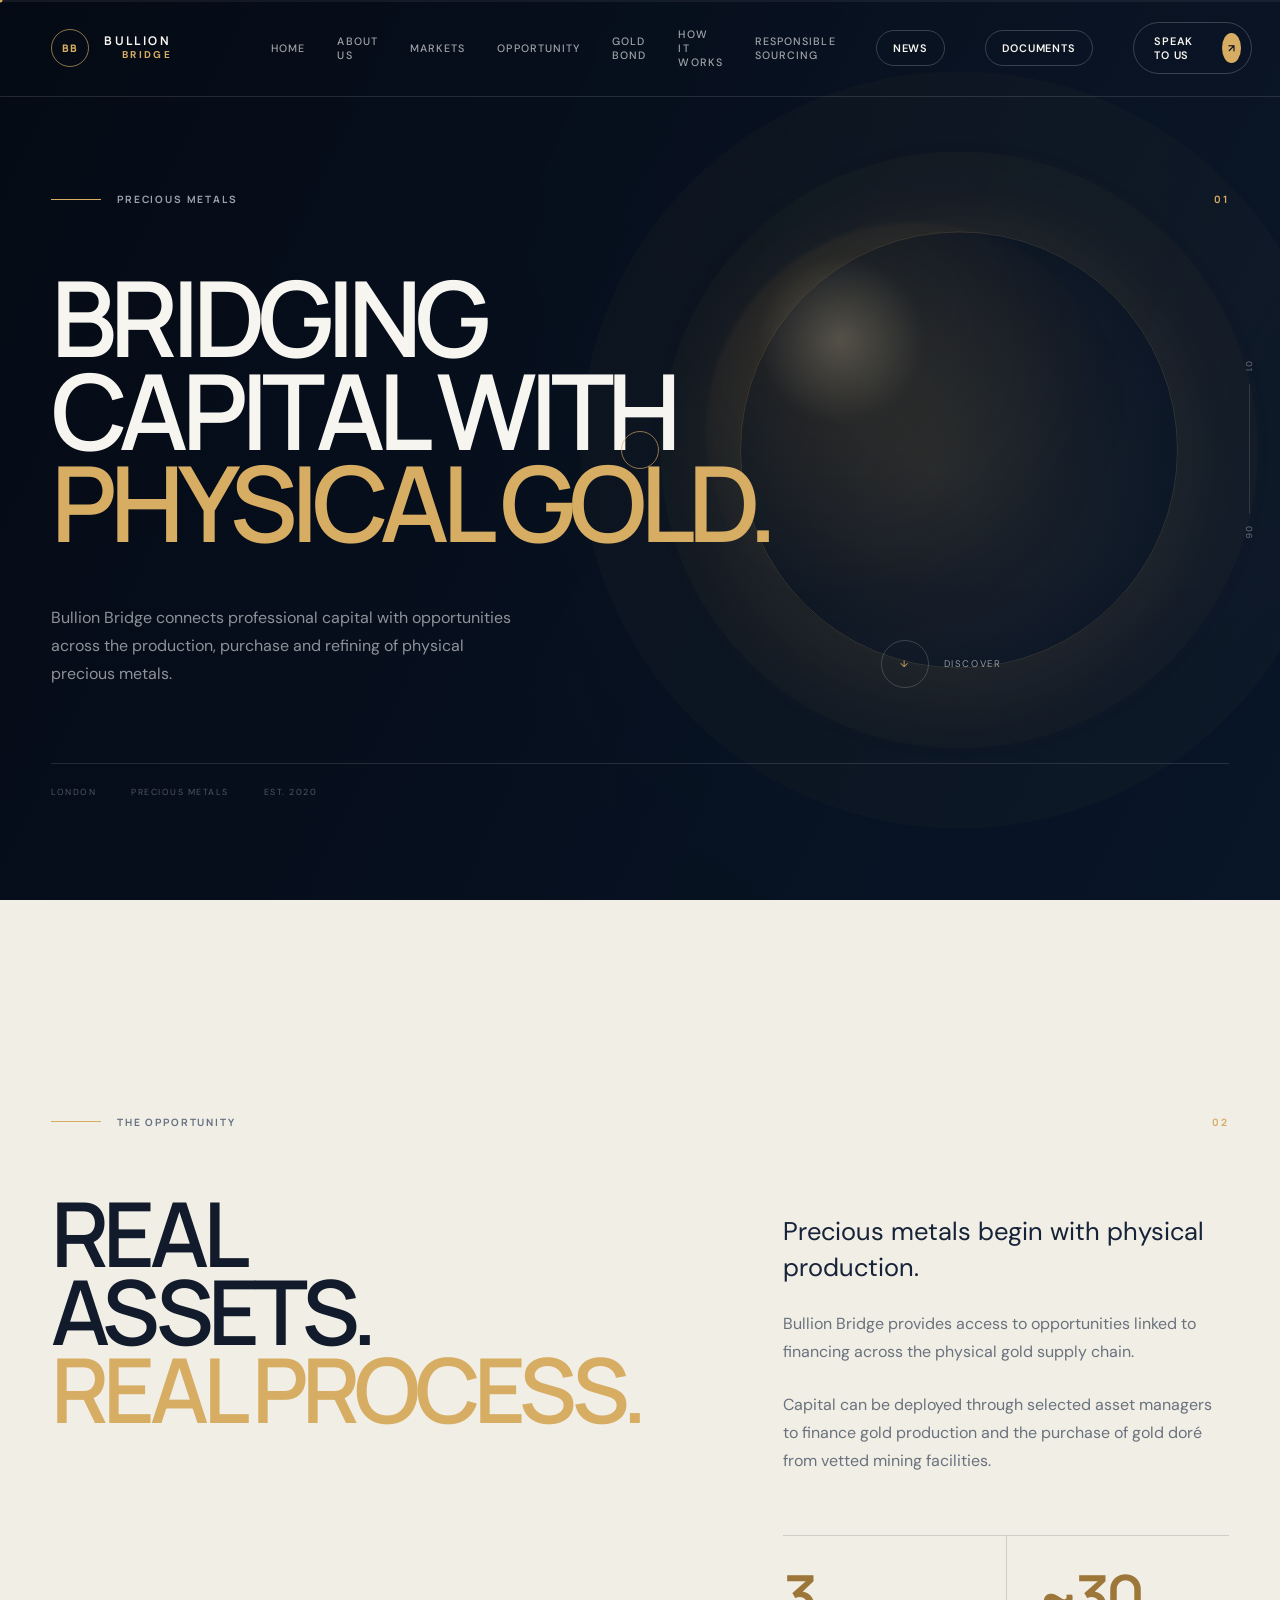
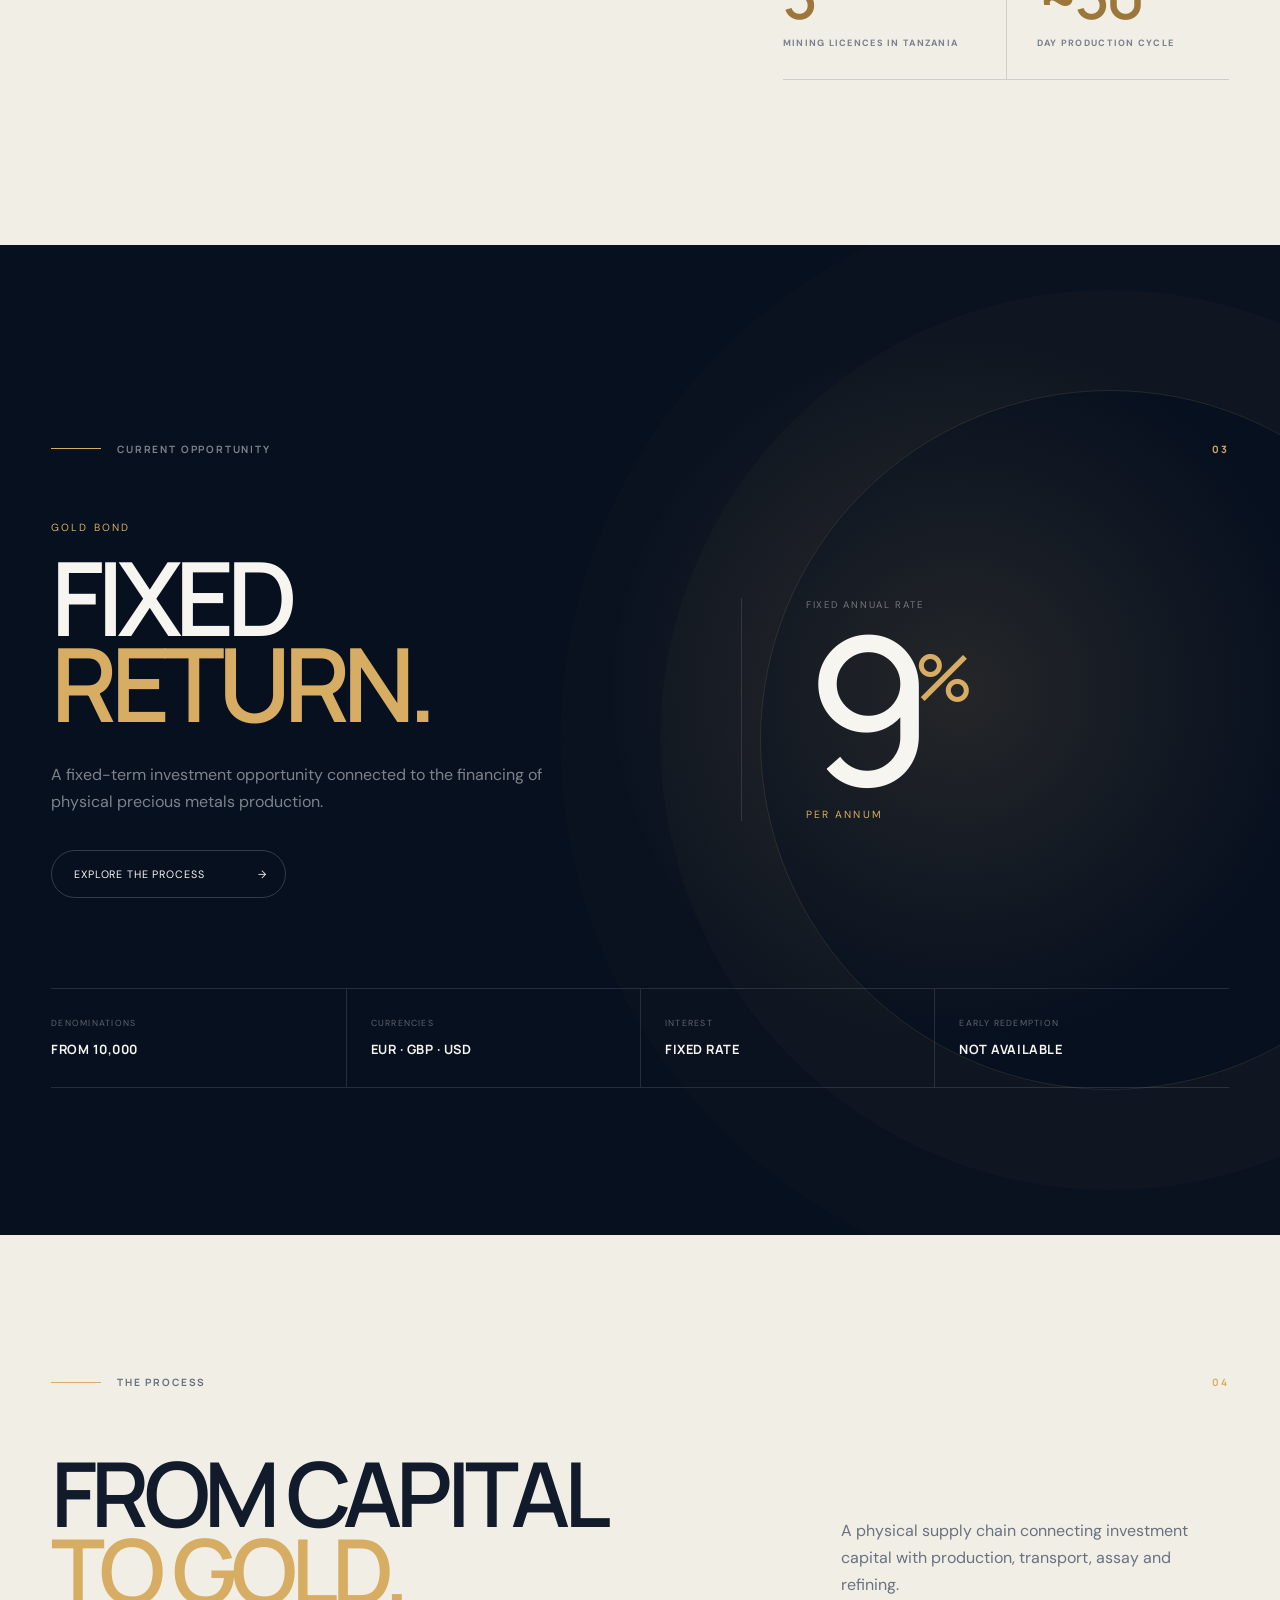
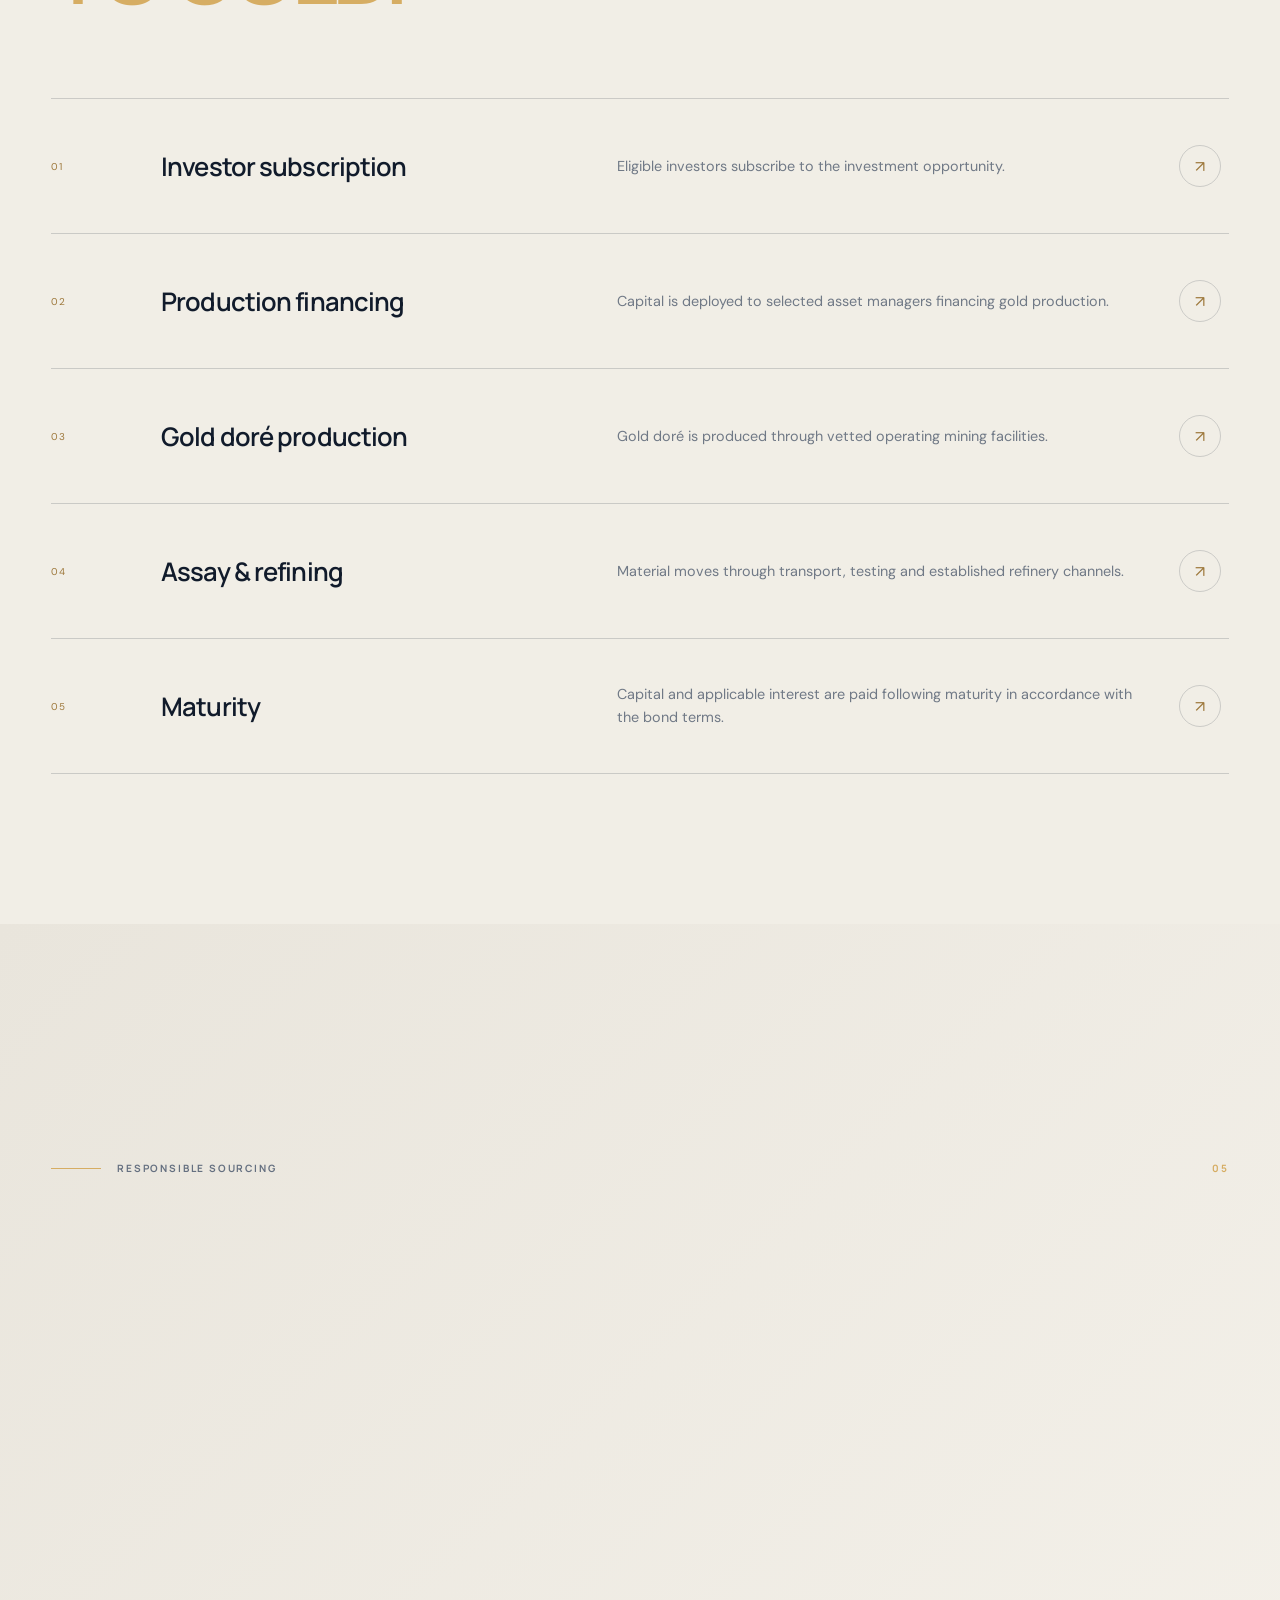
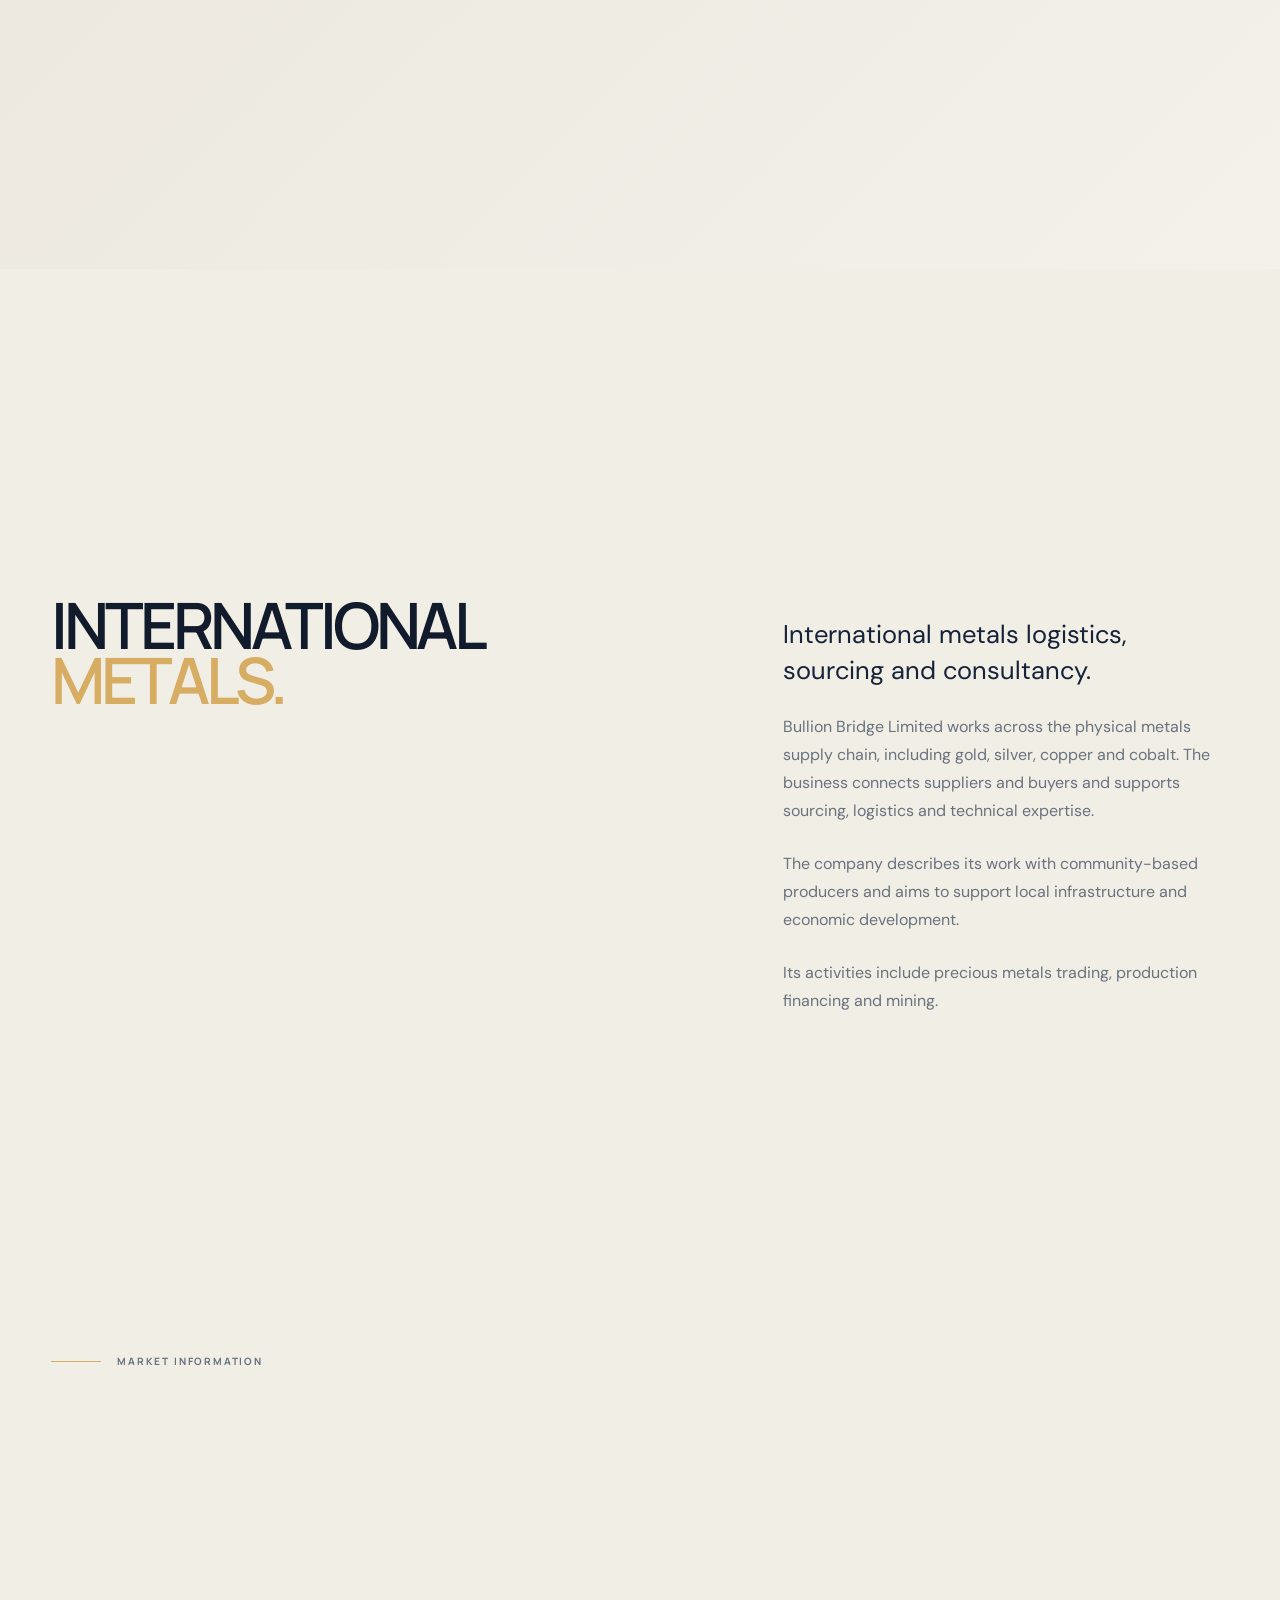
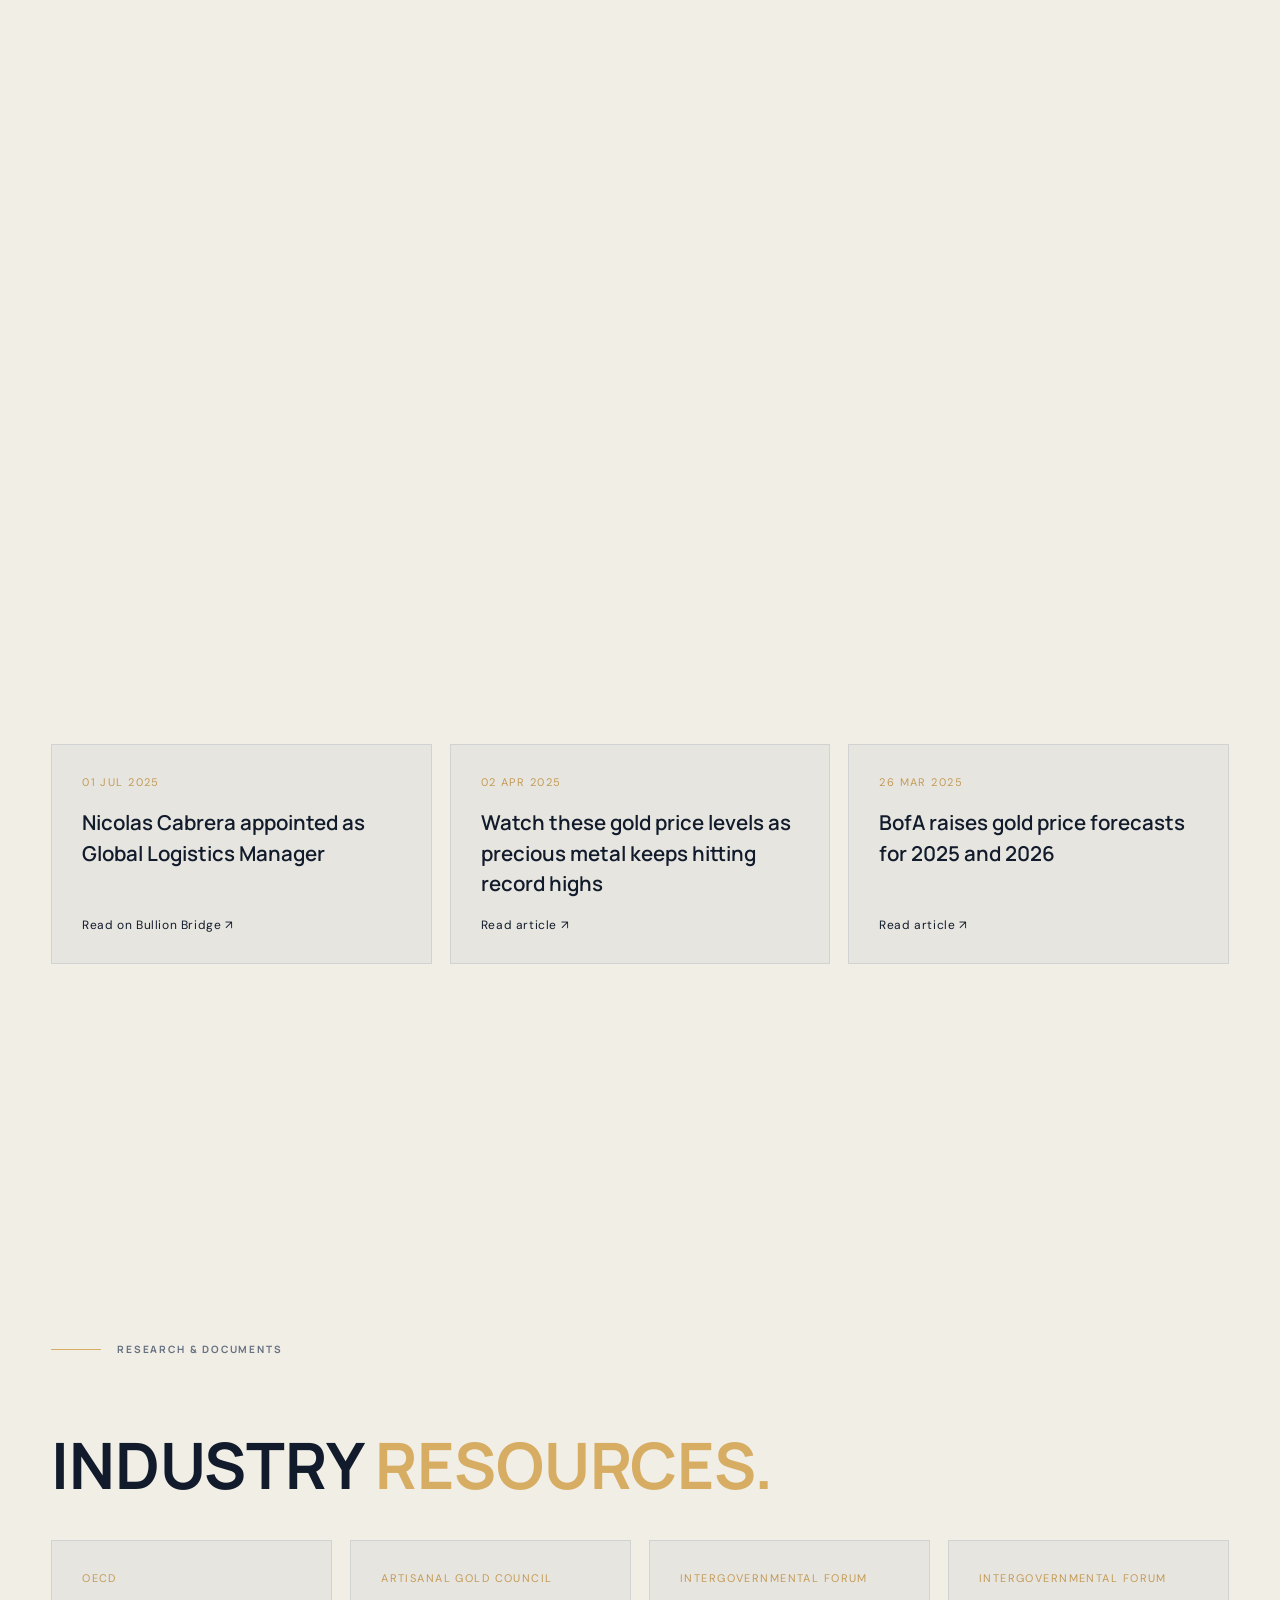
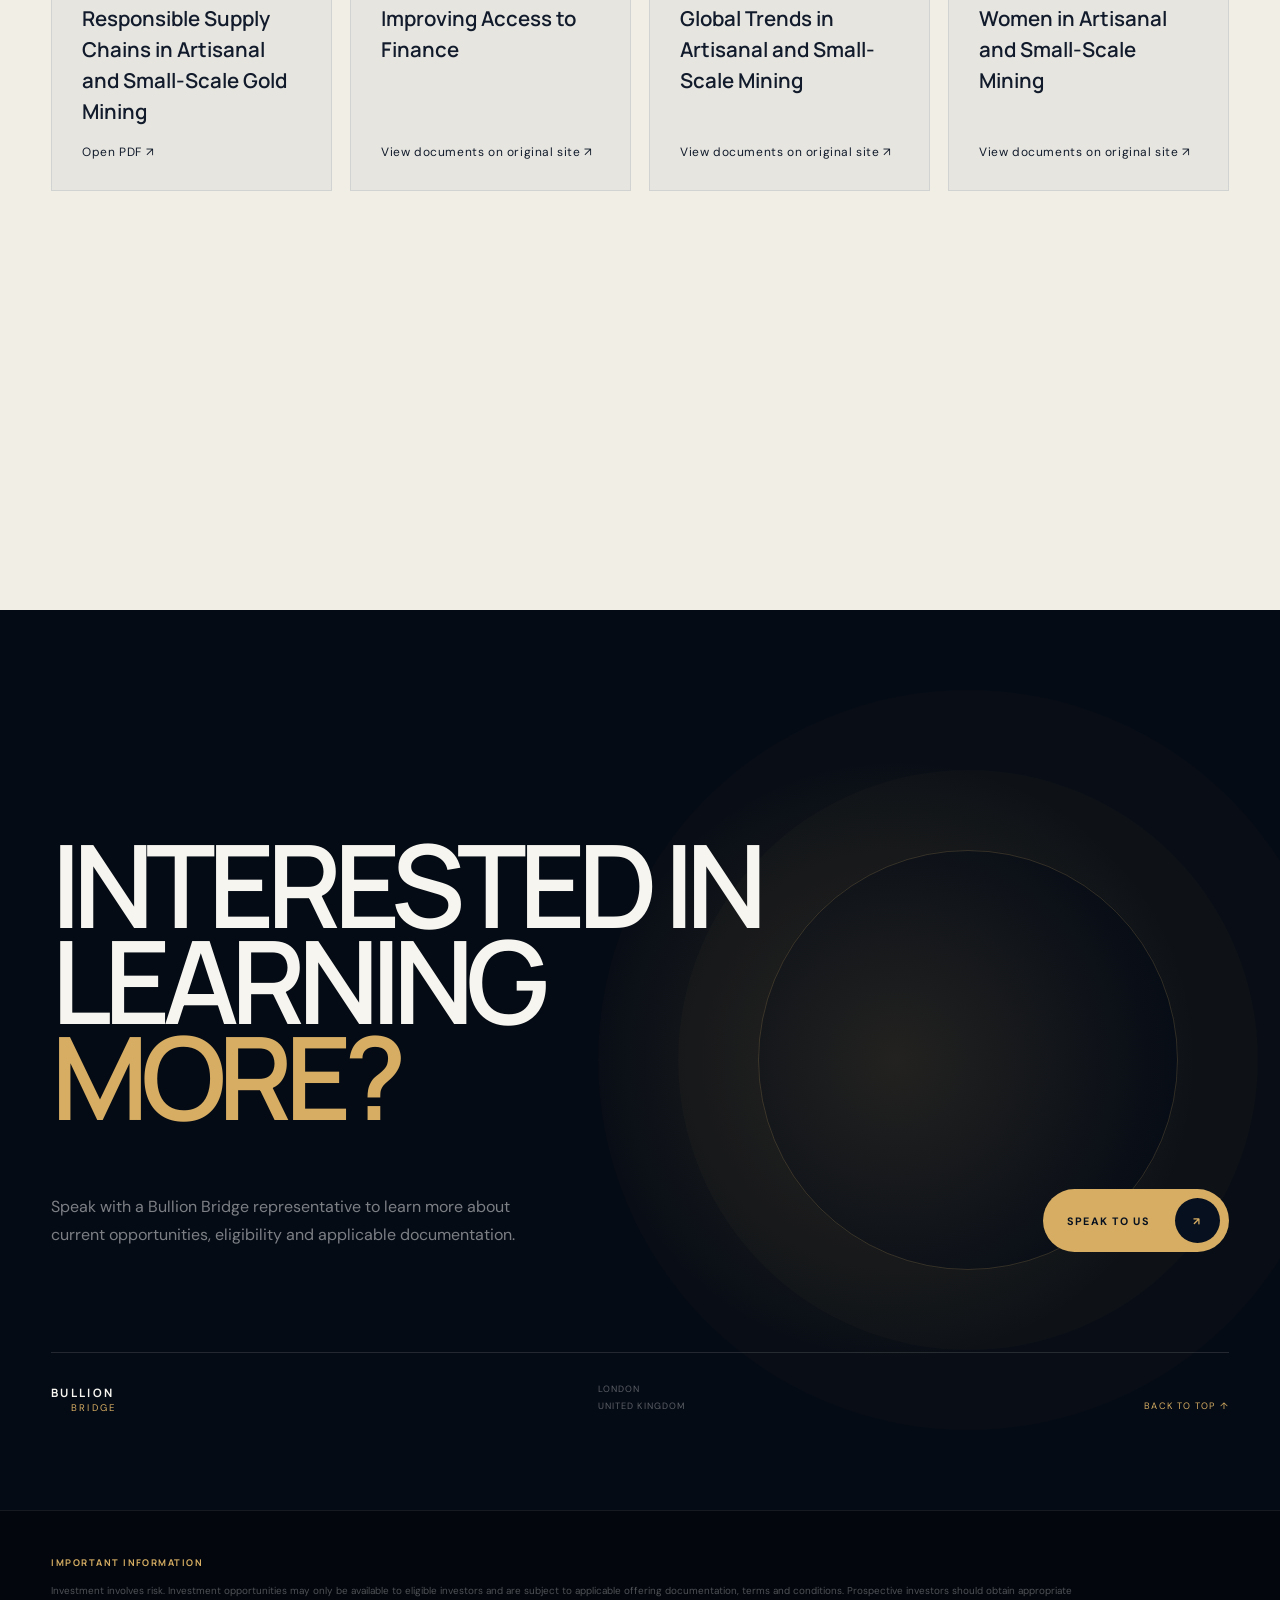
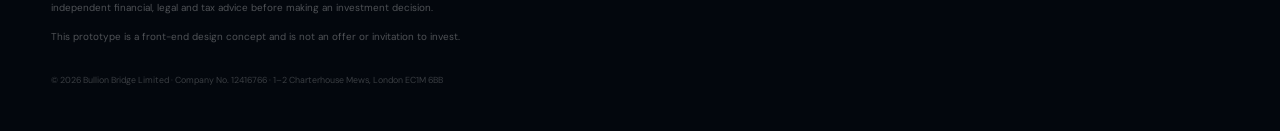
==== commit 32d6d3ce: "Add files via upload" ====
--- a/about.html
+++ b/about.html
@@ -33,6 +33,8 @@
 .bb-tile h3{font-size:clamp(1rem,1.6vw,1.35rem);line-height:1.5;font-weight:600}
 .bb-tile span{margin-top:auto;font-size:12px;letter-spacing:.05em}
 @media(max-width:1050px){.desktop-nav{gap:14px}.desktop-nav a{font-size:10px}}
+/* Keep navigation accessible when more links are present. */
+@media (max-width: 1250px) { .desktop-nav { gap: 10px; } .desktop-nav a { font-size: 10px; } }
 </style>
 </head>
 
@@ -100,7 +102,7 @@
             <!-- Logo -->
 
             <a
-                href="#home"
+                href="index.html"
                 class="brand"
                 aria-label="Bullion Bridge home"
             >
@@ -126,35 +128,35 @@
                 aria-label="Main navigation"
             >
 
-                <a href="about.html">
-                    About Us
-                </a>
-
-                <a href="#opportunity">
+                <a href="index.html">Home</a>
+                <a href="about.html">About Us</a>
+                <a href="markets.html">Markets</a>
+
+                <a href="index.html#opportunity">
                     Opportunity
                 </a>
 
-                <a href="#bond">
+                <a href="index.html#bond">
                     Gold Bond
                 </a>
 
-                <a href="#process">
+                <a href="index.html#process">
                     How it works
                 </a>
 
-                <a href="#responsible">
+                <a href="index.html#responsible">
                     Responsible sourcing
                 </a>
 
             </nav>
 
 
-            <a href="#news" class="header-contact" style="padding:10px 16px">News</a>
-            <a href="#documents" class="header-contact" style="padding:10px 16px">Documents</a>
+            <a href="news.html" class="header-contact" style="padding:10px 16px">News</a>
+            <a href="documents.html" class="header-contact" style="padding:10px 16px">Documents</a>
             <!-- CTA -->
 
             <a
-                href="#contact"
+                href="index.html#contact"
                 class="header-contact"
             >
 
@@ -192,29 +194,29 @@
             id="mobile-menu"
         >
 
-            <a href="about.html">
-                About Us
-            </a>
-
-            <a href="#opportunity">
+            <a href="index.html">Home</a>
+            <a href="about.html">About Us</a>
+            <a href="markets.html">Markets</a>
+
+            <a href="index.html#opportunity">
                 Opportunity
             </a>
 
-            <a href="#bond">
+            <a href="index.html#bond">
                 Gold Bond
             </a>
 
-            <a href="#process">
+            <a href="index.html#process">
                 How it works
             </a>
 
-            <a href="#responsible">
+            <a href="index.html#responsible">
                 Responsible sourcing
             </a>
 
-            <a href="#news">News</a>
-            <a href="#documents">Documents</a>
-            <a href="#contact">
+            <a href="news.html">News</a>
+            <a href="documents.html">Documents</a>
+            <a href="index.html#contact">
                 Speak to us
             </a>
 
@@ -319,7 +321,7 @@
 
 
                     <a
-                        href="#opportunity"
+                        href="index.html#opportunity"
                         class="scroll-indicator reveal"
                     >
 
@@ -550,7 +552,7 @@
 
 
                         <a
-                            href="#process"
+                            href="index.html#process"
                             class="outline-button reveal"
                         >
 
